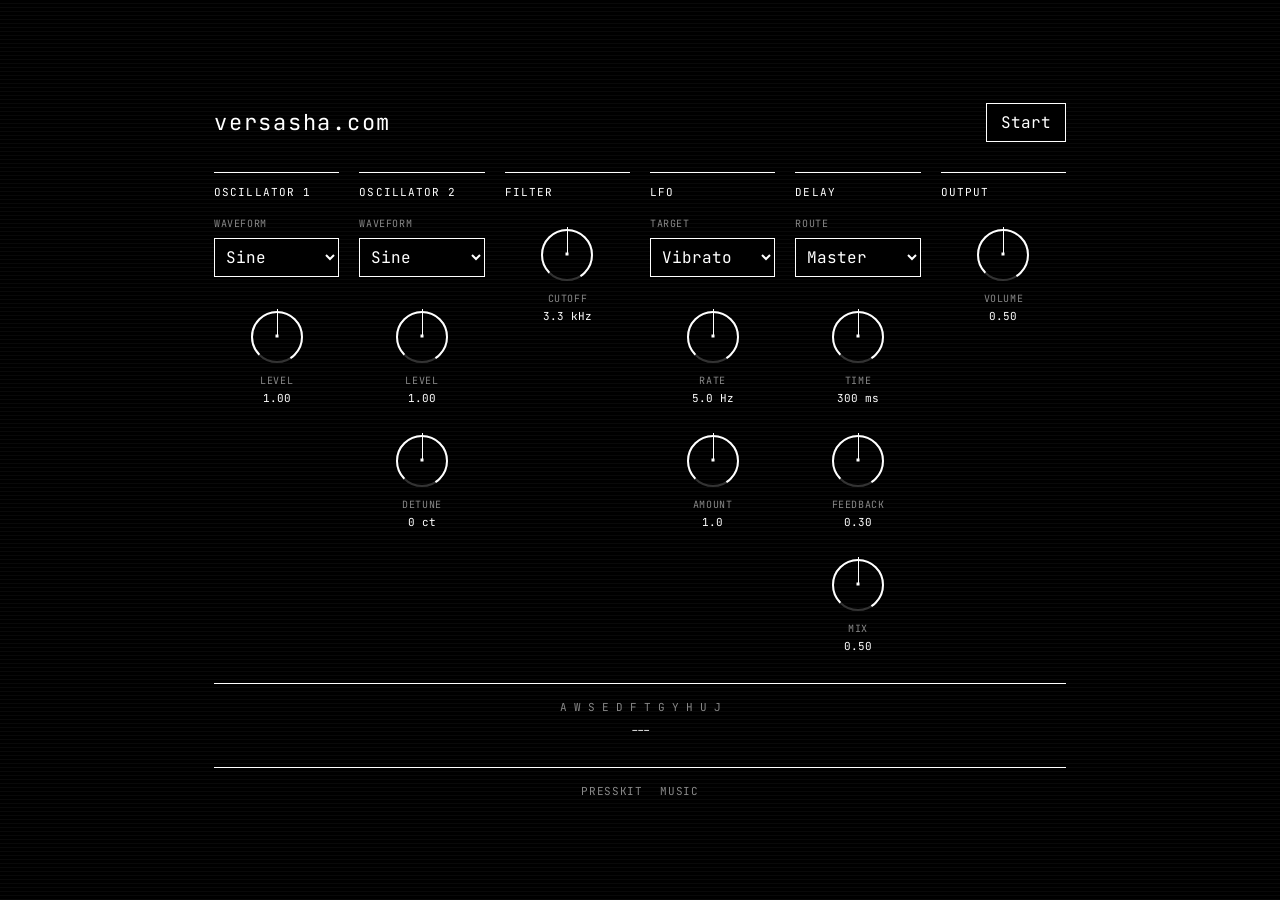
==== index.html @ 90fcb234 "presskit and music sections" ====
<!doctype html>
<html lang="en">
<head>
    <meta charset="UTF-8">

    <meta
        name="viewport"
        content="width=device-width, initial-scale=1"
    >

    <title>versasha.com</title>

    <meta
        name="description"
        content="Sasha Ruiz de Aguirre. DJ & Producer. Browser-based music tools. Presskit and music releases."
    >

    <meta property="og:type" content="website">
    <meta property="og:url" content="https://versasha.com/">
    <meta property="og:title" content="versasha.com">
    <meta
        property="og:description"
        content="Sasha Ruiz de Aguirre. DJ & Producer. Browser-based music tools. Presskit and music releases."
    >
    <meta property="og:image" content="https://versasha.com/img/og-image.jpg">
    <meta property="og:image:width" content="1200">
    <meta property="og:image:height" content="630">

    <meta name="twitter:card" content="summary_large_image">
    <meta name="twitter:title" content="versasha.com">
    <meta
        name="twitter:description"
        content="Sasha Ruiz de Aguirre. DJ & Producer. Browser-based music tools. Presskit and music releases."
    >
    <meta name="twitter:image" content="https://versasha.com/img/og-image.jpg">

    <link
        rel="preconnect"
        href="https://fonts.googleapis.com"
    >

    <link
        rel="preconnect"
        href="https://fonts.gstatic.com"
        crossorigin
    >

    <link
        href="https://fonts.googleapis.com/css2?family=JetBrains+Mono:wght@400;500&display=swap"
        rel="stylesheet"
    >

    <link
        rel="stylesheet"
        href="./css/styles.css"
    >

    <style>
        #start {
            border: 1px solid #fff;
            border-radius: 0;
            padding: 8px 14px;

            background: #000;
            color: #fff;

            cursor: pointer;
        }

        #start:hover {
            background: #fff;
            color: #000;
        }

        #start:disabled {
            cursor: default;
            opacity: 0.5;
        }

        .modules {
            display: grid;
            grid-template-columns:
                repeat(6, minmax(0, 1fr));
            gap: 20px;
        }

        .module {
            min-width: 0;

            border-top: 1px solid #fff;
            padding-top: 12px;
        }

        .module h2 {
            margin: 0 0 18px;

            font-size: 11px;
            font-weight: 400;
            letter-spacing: 0.1em;
            text-transform: uppercase;
        }

        .field {
            margin-bottom: 22px;
        }

        .field:last-child {
            margin-bottom: 0;
        }

        .field-label {
            display: block;
            margin-bottom: 8px;

            color: #888;

            font-size: 10px;
            letter-spacing: 0.06em;
            text-transform: uppercase;
        }

        select {
            width: 100%;

            border: 1px solid #fff;
            border-radius: 0;
            padding: 7px;

            background: #000;
            color: #fff;
        }

        .knob-control {
            display: flex;
            flex-direction: column;
            align-items: center;

            user-select: none;
        }

        .knob {
            position: relative;

            width: 76px;
            height: 66px;

            cursor: ns-resize;
            touch-action: none;
        }

        .knob-arc {
            position: absolute;
            inset: 0;

            width: 76px;
            height: 66px;

            overflow: visible;
            pointer-events: none;
        }

        .knob-track,
        .knob-value-arc {
            fill: none;

            stroke-width: 2;
            stroke-linecap: butt;

            transform-origin: 38px 38px;
            transform: rotate(135deg);
        }

        .knob-track {
            stroke: #333;
        }

        .knob-value-arc {
            stroke: #fff;

            stroke-dasharray: 212.06;
            stroke-dashoffset:
                calc(
                    212.06 -
                    212.06 * var(--normalized)
                );
        }

        .indicator {
            position: absolute;
            left: 50%;
            top: 10px;

            width: 1px;
            height: 28px;

            background: #fff;

            transform:
                translateX(-50%)
                rotate(
                    calc(
                        -135deg +
                        var(--normalized) * 270deg
                    )
                );

            transform-origin:
                50%
                28px;
        }

        .knob-center {
            position: absolute;

            left: 50%;
            top: 37px;

            width: 3px;
            height: 3px;

            background: #fff;

            transform: translate(-50%, -50%);
        }

        .knob input {
            position: absolute;

            width: 1px;
            height: 1px;

            opacity: 0;
            pointer-events: none;
        }

        .knob-name {
            margin-top: 9px;

            color: #888;

            font-size: 10px;
            letter-spacing: 0.06em;
            text-transform: uppercase;
        }

        .knob-value {
            margin-top: 4px;

            color: #fff;

            font-size: 11px;
        }

        .keyboard-info {
            margin-top: 30px;
            padding-top: 16px;

            border-top: 1px solid #fff;

            color: #888;

            font-size: 11px;
            text-align: center;
        }

        #note-display {
            margin-top: 9px;

            color: #fff;
        }

        .mobile-keys {
            display: none;

            position: relative;

            height: 120px;
            margin-bottom: 30px;

            border: 1px solid #fff;
        }

        .mobile-keys-white {
            display: flex;

            height: 100%;
        }

        .mobile-key {
            appearance: none;
            -webkit-appearance: none;

            border: 0;
            border-radius: 0;

            font: inherit;

            cursor: pointer;
            touch-action: none;
            user-select: none;
            -webkit-tap-highlight-color: transparent;
        }

        .mobile-key-white {
            flex: 1 0 0;

            display: flex;
            align-items: flex-end;
            justify-content: center;
            padding-bottom: 10px;

            background: #fff;
            color: #000;

            border-right: 1px solid #000;

            font-size: 11px;
            letter-spacing: 0.06em;
        }

        .mobile-key-white:last-child {
            border-right: 0;
        }

        .mobile-key-white.active {
            background: #888;
        }

        .mobile-keys-black {
            position: absolute;
            top: 0;
            left: 0;

            width: 100%;
            height: 58%;

            pointer-events: none;
        }

        .mobile-key-black {
            position: absolute;
            top: 0;

            width: calc(100% / 7 * 0.6);
            height: 100%;

            left: calc((var(--pos) + 1) * (100% / 7));
            transform: translateX(-50%);

            background: #000;
            border: 1px solid #fff;

            pointer-events: auto;
        }

        .mobile-key-black.active {
            background: #444;
        }

        @media (hover: none) and (pointer: coarse) {
            .mobile-keys {
                display: block;
            }
        }

        @media (max-width: 760px) {
            .modules {
                grid-template-columns:
                    repeat(2, minmax(0, 1fr));
            }
        }

        @media (max-width: 480px) {
            .modules {
                grid-template-columns: 1fr;
            }
        }
    </style>
</head>

<body>
    <main class="page">
        <header>
            <h1>versasha.com</h1>

            <button
                id="start"
                type="button"
            >
                Start
            </button>
        </header>

        <div
            class="mobile-keys"
            id="mobile-keys"
            role="group"
            aria-label="On-screen keyboard"
        >
            <div class="mobile-keys-white">
                <button class="mobile-key mobile-key-white" type="button" data-key="a">C</button>
                <button class="mobile-key mobile-key-white" type="button" data-key="s">D</button>
                <button class="mobile-key mobile-key-white" type="button" data-key="d">E</button>
                <button class="mobile-key mobile-key-white" type="button" data-key="f">F</button>
                <button class="mobile-key mobile-key-white" type="button" data-key="g">G</button>
                <button class="mobile-key mobile-key-white" type="button" data-key="h">A</button>
                <button class="mobile-key mobile-key-white" type="button" data-key="j">B</button>
            </div>

            <div class="mobile-keys-black">
                <button class="mobile-key mobile-key-black" type="button" data-key="w" style="--pos: 0;"></button>
                <button class="mobile-key mobile-key-black" type="button" data-key="e" style="--pos: 1;"></button>
                <button class="mobile-key mobile-key-black" type="button" data-key="t" style="--pos: 3;"></button>
                <button class="mobile-key mobile-key-black" type="button" data-key="y" style="--pos: 4;"></button>
                <button class="mobile-key mobile-key-black" type="button" data-key="u" style="--pos: 5;"></button>
            </div>
        </div>

        <div class="modules">
            <section class="module">
                <h2>Oscillator 1</h2>

                <div class="field">
                    <label
                        class="field-label"
                        for="osc1-waveform"
                    >
                        Waveform
                    </label>

                    <select id="osc1-waveform">
                        <option value="0">Sine</option>
                        <option value="1">Square</option>
                        <option value="2">Saw</option>
                        <option value="3">Triangle</option>
                    </select>
                </div>

                <div
                    class="knob-control"
                    data-knob
                    data-input="osc1-level"
                    data-output="osc1-level-value"
                >
                    <div class="knob">
                        <svg
                            class="knob-arc"
                            viewBox="0 0 76 66"
                            aria-hidden="true"
                        >
                            <circle
                                class="knob-track"
                                cx="38"
                                cy="38"
                                r="25"
                                pathLength="270"
                                stroke-dasharray="270 90"
                            ></circle>

                            <circle
                                class="knob-value-arc"
                                cx="38"
                                cy="38"
                                r="25"
                                pathLength="270"
                                stroke-dasharray="270 90"
                            ></circle>
                        </svg>

                        <div class="indicator"></div>
                        <div class="knob-center"></div>

                        <input
                            id="osc1-level"
                            type="range"
                            min="0"
                            max="1"
                            step="0.01"
                            value="1"
                        >
                    </div>

                    <div class="knob-name">
                        Level
                    </div>

                    <output
                        id="osc1-level-value"
                        class="knob-value"
                    >
                        1.00
                    </output>
                </div>
            </section>

            <section class="module">
                <h2>Oscillator 2</h2>

                <div class="field">
                    <label
                        class="field-label"
                        for="osc2-waveform"
                    >
                        Waveform
                    </label>

                    <select id="osc2-waveform">
                        <option value="0">Sine</option>
                        <option value="1">Square</option>
                        <option value="2">Saw</option>
                        <option value="3">Triangle</option>
                    </select>
                </div>

                <div
                    class="knob-control"
                    data-knob
                    data-input="osc2-level"
                    data-output="osc2-level-value"
                >
                    <div class="knob">
                        <svg
                            class="knob-arc"
                            viewBox="0 0 76 66"
                            aria-hidden="true"
                        >
                            <circle
                                class="knob-track"
                                cx="38"
                                cy="38"
                                r="25"
                                pathLength="270"
                                stroke-dasharray="270 90"
                            ></circle>

                            <circle
                                class="knob-value-arc"
                                cx="38"
                                cy="38"
                                r="25"
                                pathLength="270"
                                stroke-dasharray="270 90"
                            ></circle>
                        </svg>

                        <div class="indicator"></div>
                        <div class="knob-center"></div>

                        <input
                            id="osc2-level"
                            type="range"
                            min="0"
                            max="1"
                            step="0.01"
                            value="1"
                        >
                    </div>

                    <div class="knob-name">
                        Level
                    </div>

                    <output
                        id="osc2-level-value"
                        class="knob-value"
                    >
                        1.00
                    </output>
                </div>

                <div
                    class="knob-control"
                    data-knob
                    data-input="osc2-detune"
                    data-output="osc2-detune-value"
                    style="margin-top: 18px;"
                >
                    <div class="knob">
                        <svg
                            class="knob-arc"
                            viewBox="0 0 76 66"
                            aria-hidden="true"
                        >
                            <circle
                                class="knob-track"
                                cx="38"
                                cy="38"
                                r="25"
                                pathLength="270"
                                stroke-dasharray="270 90"
                            ></circle>

                            <circle
                                class="knob-value-arc"
                                cx="38"
                                cy="38"
                                r="25"
                                pathLength="270"
                                stroke-dasharray="270 90"
                            ></circle>
                        </svg>

                        <div class="indicator"></div>
                        <div class="knob-center"></div>

                        <input
                            id="osc2-detune"
                            type="range"
                            min="-100"
                            max="100"
                            step="1"
                            value="0"
                        >
                    </div>

                    <div class="knob-name">
                        Detune
                    </div>

                    <output
                        id="osc2-detune-value"
                        class="knob-value"
                    >
                        0 ct
                    </output>
                </div>
            </section>

            <section class="module">
                <h2>Filter</h2>

                <div
                    class="knob-control"
                    data-knob
                    data-input="filter-cutoff"
                    data-output="filter-cutoff-value"
                >
                    <div class="knob">
                        <svg
                            class="knob-arc"
                            viewBox="0 0 76 66"
                            aria-hidden="true"
                        >
                            <circle
                                class="knob-track"
                                cx="38"
                                cy="38"
                                r="25"
                                pathLength="270"
                                stroke-dasharray="270 90"
                            ></circle>

                            <circle
                                class="knob-value-arc"
                                cx="38"
                                cy="38"
                                r="25"
                                pathLength="270"
                                stroke-dasharray="270 90"
                            ></circle>
                        </svg>

                        <div class="indicator"></div>
                        <div class="knob-center"></div>

                        <input
                            id="filter-cutoff"
                            type="range"
                            min="0"
                            max="1"
                            step="0.001"
                            value="0.75"
                        >
                    </div>

                    <div class="knob-name">
                        Cutoff
                    </div>

                    <output
                        id="filter-cutoff-value"
                        class="knob-value"
                    >
                        3.3 kHz
                    </output>
                </div>
            </section>

            <section class="module">
                <h2>LFO</h2>

                <div class="field">
                    <label
                        class="field-label"
                        for="lfo-target"
                    >
                        Target
                    </label>

                    <select id="lfo-target">
                        <option value="0">Pitch</option>
                        <option value="1" selected>Vibrato</option>
                        <option value="2">Volume</option>
                        <option value="3">Filter</option>
                    </select>
                </div>

                <div
                    class="knob-control"
                    data-knob
                    data-input="lfo-frequency"
                    data-output="lfo-frequency-value"
                >
                    <div class="knob">
                        <svg
                            class="knob-arc"
                            viewBox="0 0 76 66"
                            aria-hidden="true"
                        >
                            <circle
                                class="knob-track"
                                cx="38"
                                cy="38"
                                r="25"
                                pathLength="270"
                                stroke-dasharray="270 90"
                            ></circle>

                            <circle
                                class="knob-value-arc"
                                cx="38"
                                cy="38"
                                r="25"
                                pathLength="270"
                                stroke-dasharray="270 90"
                            ></circle>
                        </svg>

                        <div class="indicator"></div>
                        <div class="knob-center"></div>

                        <input
                            id="lfo-frequency"
                            type="range"
                            min="0.1"
                            max="20"
                            step="0.1"
                            value="5"
                        >
                    </div>

                    <div class="knob-name">
                        Rate
                    </div>

                    <output
                        id="lfo-frequency-value"
                        class="knob-value"
                    >
                        5.0 Hz
                    </output>
                </div>

                <div
                    class="knob-control"
                    data-knob
                    data-input="lfo-amount"
                    data-output="lfo-amount-value"
                    style="margin-top: 18px;"
                >
                    <div class="knob">
                        <svg
                            class="knob-arc"
                            viewBox="0 0 76 66"
                            aria-hidden="true"
                        >
                            <circle
                                class="knob-track"
                                cx="38"
                                cy="38"
                                r="25"
                                pathLength="270"
                                stroke-dasharray="270 90"
                            ></circle>

                            <circle
                                class="knob-value-arc"
                                cx="38"
                                cy="38"
                                r="25"
                                pathLength="270"
                                stroke-dasharray="270 90"
                            ></circle>
                        </svg>

                        <div class="indicator"></div>
                        <div class="knob-center"></div>

                        <input
                            id="lfo-amount"
                            type="range"
                            min="0"
                            max="12"
                            step="0.1"
                            value="1"
                        >
                    </div>

                    <div class="knob-name">
                        Amount
                    </div>

                    <output
                        id="lfo-amount-value"
                        class="knob-value"
                    >
                        1.0
                    </output>
                </div>
            </section>

            <section class="module">
                <h2>Delay</h2>

                <div class="field">
                    <label
                        class="field-label"
                        for="delay-route"
                    >
                        Route
                    </label>

                    <select id="delay-route">
                        <option value="0">Osc 1</option>
                        <option value="1">Osc 2</option>
                        <option value="2" selected>Master</option>
                    </select>
                </div>

                <div
                    class="knob-control"
                    data-knob
                    data-input="delay-time"
                    data-output="delay-time-value"
                >
                    <div class="knob">
                        <svg
                            class="knob-arc"
                            viewBox="0 0 76 66"
                            aria-hidden="true"
                        >
                            <circle
                                class="knob-track"
                                cx="38"
                                cy="38"
                                r="25"
                                pathLength="270"
                                stroke-dasharray="270 90"
                            ></circle>

                            <circle
                                class="knob-value-arc"
                                cx="38"
                                cy="38"
                                r="25"
                                pathLength="270"
                                stroke-dasharray="270 90"
                            ></circle>
                        </svg>

                        <div class="indicator"></div>
                        <div class="knob-center"></div>

                        <input
                            id="delay-time"
                            type="range"
                            min="0"
                            max="2"
                            step="0.001"
                            value="0.3"
                        >
                    </div>

                    <div class="knob-name">
                        Time
                    </div>

                    <output
                        id="delay-time-value"
                        class="knob-value"
                    >
                        300 ms
                    </output>
                </div>

                <div
                    class="knob-control"
                    data-knob
                    data-input="delay-feedback"
                    data-output="delay-feedback-value"
                    style="margin-top: 18px;"
                >
                    <div class="knob">
                        <svg
                            class="knob-arc"
                            viewBox="0 0 76 66"
                            aria-hidden="true"
                        >
                            <circle
                                class="knob-track"
                                cx="38"
                                cy="38"
                                r="25"
                                pathLength="270"
                                stroke-dasharray="270 90"
                            ></circle>

                            <circle
                                class="knob-value-arc"
                                cx="38"
                                cy="38"
                                r="25"
                                pathLength="270"
                                stroke-dasharray="270 90"
                            ></circle>
                        </svg>

                        <div class="indicator"></div>
                        <div class="knob-center"></div>

                        <input
                            id="delay-feedback"
                            type="range"
                            min="0"
                            max="0.98"
                            step="0.01"
                            value="0.3"
                        >
                    </div>

                    <div class="knob-name">
                        Feedback
                    </div>

                    <output
                        id="delay-feedback-value"
                        class="knob-value"
                    >
                        0.30
                    </output>
                </div>

                <div
                    class="knob-control"
                    data-knob
                    data-input="delay-mix"
                    data-output="delay-mix-value"
                    style="margin-top: 18px;"
                >
                    <div class="knob">
                        <svg
                            class="knob-arc"
                            viewBox="0 0 76 66"
                            aria-hidden="true"
                        >
                            <circle
                                class="knob-track"
                                cx="38"
                                cy="38"
                                r="25"
                                pathLength="270"
                                stroke-dasharray="270 90"
                            ></circle>

                            <circle
                                class="knob-value-arc"
                                cx="38"
                                cy="38"
                                r="25"
                                pathLength="270"
                                stroke-dasharray="270 90"
                            ></circle>
                        </svg>

                        <div class="indicator"></div>
                        <div class="knob-center"></div>

                        <input
                            id="delay-mix"
                            type="range"
                            min="0"
                            max="1"
                            step="0.01"
                            value="0.5"
                        >
                    </div>

                    <div class="knob-name">
                        Mix
                    </div>

                    <output
                        id="delay-mix-value"
                        class="knob-value"
                    >
                        0.50
                    </output>
                </div>
            </section>

            <section class="module">
                <h2>Output</h2>

                <div
                    class="knob-control"
                    data-knob
                    data-input="master-volume"
                    data-output="master-volume-value"
                >
                    <div class="knob">
                        <svg
                            class="knob-arc"
                            viewBox="0 0 76 66"
                            aria-hidden="true"
                        >
                            <circle
                                class="knob-track"
                                cx="38"
                                cy="38"
                                r="25"
                                pathLength="270"
                                stroke-dasharray="270 90"
                            ></circle>

                            <circle
                                class="knob-value-arc"
                                cx="38"
                                cy="38"
                                r="25"
                                pathLength="270"
                                stroke-dasharray="270 90"
                            ></circle>
                        </svg>

                        <div class="indicator"></div>
                        <div class="knob-center"></div>

                        <input
                            id="master-volume"
                            type="range"
                            min="0"
                            max="1"
                            step="0.01"
                            value="0.5"
                        >
                    </div>

                    <div class="knob-name">
                        Volume
                    </div>

                    <output
                        id="master-volume-value"
                        class="knob-value"
                    >
                        0.50
                    </output>
                </div>
            </section>
        </div>

        <div class="keyboard-info">
            A W S E D F T G Y H U J

            <div id="note-display">
                ---
            </div>
        </div>

        <nav class="site-nav">
            <a href="./presskit.html">Presskit</a>
            <a href="./music.html">Music</a>
        </nav>
    </main>

    <script type="module">
        const audio =
            new AudioContext();

        const wasmResponse = await fetch(
            "./pkg/versasha_com_bg.wasm"
        );

        if (!wasmResponse.ok) {
            throw new Error(
                `Failed to fetch WASM: ${wasmResponse.status}`
            );
        }

        const wasmBytes =
            await wasmResponse.arrayBuffer();

        const wasmModule =
            await WebAssembly.compile(wasmBytes);

        await audio.audioWorklet.addModule(
            `./js/synth-worklet.js?v=${Date.now()}`
        );

        const node =
            new AudioWorkletNode(
                audio,
                "synth-processor",
                {
                    numberOfInputs: 0,
                    numberOfOutputs: 1,
                    outputChannelCount: [2],

                    processorOptions: {
                        wasmModule
                    }
                }
            );

        node.connect(audio.destination);

        node.port.onmessage = event => {
            if (
                event.data.type === "error" ||
                event.data.type === "warning"
            ) {
                console.error(
                    "[Synth worklet]",
                    event.data.message
                );
            }
        };

        const startButton =
            document.getElementById("start");

        const noteDisplay =
            document.getElementById("note-display");

        async function startAudio() {
            await audio.resume();

            startButton.disabled = true;
            startButton.textContent = "Running";
        }

        startButton.addEventListener(
            "click",
            startAudio
        );

        function send(type, value) {
            node.port.postMessage({
                type,
                value
            });
        }

        function sendNoteOn(frequency) {
            node.port.postMessage({
                type: "note-on",
                frequency
            });
        }

        function sendNoteOff(frequency) {
            node.port.postMessage({
                type: "note-off",
                frequency
            });
        }

        function clamp(value, minimum, maximum) {
            return Math.min(
                Math.max(value, minimum),
                maximum
            );
        }

        function decimalPlaces(step) {
            const text = String(step);

            return text.includes(".")
                ? text.split(".")[1].length
                : 0;
        }

        function initializeKnob({
            inputId,
            outputId,
            format,
            messageType,
            transform = value => value
        }) {
            const input =
                document.getElementById(inputId);

            const output =
                document.getElementById(outputId);

            const wrapper =
                input.closest("[data-knob]");

            const knob =
                wrapper.querySelector(".knob");

            const minimum =
                Number(input.min);

            const maximum =
                Number(input.max);

            const step =
                Number(input.step || 1);

            const precision =
                decimalPlaces(step);

            let dragging = false;
            let previousY = 0;

            function setValue(value) {
                const snapped =
                    Math.round(
                        (value - minimum) / step
                    ) * step + minimum;

                const clamped =
                    clamp(
                        snapped,
                        minimum,
                        maximum
                    );

                input.value =
                    clamped.toFixed(precision);

                const normalized =
                    (clamped - minimum) /
                    (maximum - minimum);

                wrapper.style.setProperty(
                    "--normalized",
                    normalized
                );

                output.value =
                    format(clamped);

                send(
                    messageType,
                    transform(clamped)
                );
            }

            knob.addEventListener(
                "pointerdown",
                event => {
                    dragging = true;
                    previousY = event.clientY;

                    knob.setPointerCapture(
                        event.pointerId
                    );
                }
            );

            knob.addEventListener(
                "pointermove",
                event => {
                    if (!dragging) {
                        return;
                    }

                    const delta =
                        previousY - event.clientY;

                    previousY =
                        event.clientY;

                    const range =
                        maximum - minimum;

                    const sensitivity =
                        event.shiftKey
                            ? 0.0008
                            : 0.004;

                    setValue(
                        Number(input.value) +
                        delta *
                        range *
                        sensitivity
                    );
                }
            );

            knob.addEventListener(
                "pointerup",
                event => {
                    dragging = false;

                    knob.releasePointerCapture(
                        event.pointerId
                    );
                }
            );

            knob.addEventListener(
                "pointercancel",
                () => {
                    dragging = false;
                }
            );

            knob.addEventListener(
                "wheel",
                event => {
                    event.preventDefault();

                    const direction =
                        event.deltaY > 0
                            ? -1
                            : 1;

                    const multiplier =
                        event.shiftKey
                            ? 0.1
                            : 1;

                    setValue(
                        Number(input.value) +
                        direction *
                        step *
                        multiplier
                    );
                },
                {
                    passive: false
                }
            );

            knob.addEventListener(
                "dblclick",
                () => {
                    setValue(
                        Number(input.defaultValue)
                    );
                }
            );

            setValue(
                Number(input.value)
            );
        }

        function logarithmicFrequency(
            position,
            minimum = 20,
            maximum = 18_000
        ) {
            return minimum *
                Math.pow(
                    maximum / minimum,
                    position
                );
        }

        initializeKnob({
            inputId: "osc1-level",
            outputId: "osc1-level-value",
            format: value => value.toFixed(2),
            messageType: "osc1-level"
        });

        initializeKnob({
            inputId: "osc2-level",
            outputId: "osc2-level-value",
            format: value => value.toFixed(2),
            messageType: "osc2-level"
        });

        initializeKnob({
            inputId: "osc2-detune",
            outputId: "osc2-detune-value",
            format: value =>
                `${value > 0 ? "+" : ""}${Math.round(value)} ct`,
            messageType: "osc2-detune"
        });

        initializeKnob({
            inputId: "filter-cutoff",
            outputId: "filter-cutoff-value",
            format: position => {
                const frequency =
                    logarithmicFrequency(position);

                return frequency >= 1000
                    ? `${(frequency / 1000).toFixed(1)} kHz`
                    : `${Math.round(frequency)} Hz`;
            },
            messageType: "filter-cutoff",
            transform: logarithmicFrequency
        });

        initializeKnob({
            inputId: "lfo-frequency",
            outputId: "lfo-frequency-value",
            format: value =>
                `${value.toFixed(1)} Hz`,
            messageType: "lfo-frequency"
        });

        initializeKnob({
            inputId: "lfo-amount",
            outputId: "lfo-amount-value",
            format: value =>
                value.toFixed(1),
            messageType: "lfo-amount"
        });

        initializeKnob({
            inputId: "master-volume",
            outputId: "master-volume-value",
            format: value =>
                value.toFixed(2),
            messageType: "master-volume"
        });

        initializeKnob({
            inputId: "delay-time",
            outputId: "delay-time-value",
            format: value =>
                `${Math.round(value * 1000)} ms`,
            messageType: "delay-time"
        });

        initializeKnob({
            inputId: "delay-feedback",
            outputId: "delay-feedback-value",
            format: value =>
                value.toFixed(2),
            messageType: "delay-feedback"
        });

        initializeKnob({
            inputId: "delay-mix",
            outputId: "delay-mix-value",
            format: value =>
                value.toFixed(2),
            messageType: "delay-mix"
        });

        const osc1Waveform =
            document.getElementById(
                "osc1-waveform"
            );

        const osc2Waveform =
            document.getElementById(
                "osc2-waveform"
            );

        const lfoTarget =
            document.getElementById(
                "lfo-target"
            );

        const delayRoute =
            document.getElementById(
                "delay-route"
            );

        function bindSelect(
            select,
            messageType
        ) {
            select.addEventListener(
                "change",
                () => {
                    send(
                        messageType,
                        Number(select.value)
                    );

                    select.blur();
                }
            );

            select.addEventListener(
                "pointerup",
                () => {
                    queueMicrotask(
                        () => select.blur()
                    );
                }
            );

            send(
                messageType,
                Number(select.value)
            );
        }

        bindSelect(
            osc1Waveform,
            "osc1-waveform"
        );

        bindSelect(
            osc2Waveform,
            "osc2-waveform"
        );

        bindSelect(
            lfoTarget,
            "lfo-target"
        );

        bindSelect(
            delayRoute,
            "delay-route"
        );

        const notes = {
            a: {
                frequency: 261.63,
                name: "C4"
            },

            w: {
                frequency: 277.18,
                name: "C#4"
            },

            s: {
                frequency: 293.66,
                name: "D4"
            },

            e: {
                frequency: 311.13,
                name: "D#4"
            },

            d: {
                frequency: 329.63,
                name: "E4"
            },

            f: {
                frequency: 349.23,
                name: "F4"
            },

            t: {
                frequency: 369.99,
                name: "F#4"
            },

            g: {
                frequency: 392.0,
                name: "G4"
            },

            y: {
                frequency: 415.3,
                name: "G#4"
            },

            h: {
                frequency: 440.0,
                name: "A4"
            },

            u: {
                frequency: 466.16,
                name: "A#4"
            },

            j: {
                frequency: 493.88,
                name: "B4"
            }
        };

        const heldKeys =
            new Set();

        async function pressKey(key) {
            const note = notes[key];

            if (
                !note ||
                heldKeys.has(key)
            ) {
                return;
            }

            heldKeys.add(key);

            await startAudio();

            sendNoteOn(note.frequency);

            noteDisplay.textContent =
                `${note.name} — ${note.frequency.toFixed(2)} Hz`;
        }

        function releaseKey(key) {
            const note = notes[key];

            if (
                !note ||
                !heldKeys.has(key)
            ) {
                return;
            }

            heldKeys.delete(key);

            sendNoteOff(note.frequency);

            const remaining =
                Array.from(heldKeys).at(-1);

            noteDisplay.textContent =
                remaining
                    ? `${notes[remaining].name} — ${notes[remaining].frequency.toFixed(2)} Hz`
                    : "---";
        }

        const mobileKeys =
            document.querySelectorAll(
                ".mobile-key"
            );

        for (const button of mobileKeys) {
            const key =
                button.dataset.key;

            button.addEventListener(
                "pointerdown",
                event => {
                    event.preventDefault();

                    // keep pointerup/pointercancel targeting this button even if the
                    // finger drifts off its boundary mid-hold — without capture, a
                    // stray pointerleave would cut the note early on real touch input
                    button.setPointerCapture(
                        event.pointerId
                    );

                    button.classList.add(
                        "active"
                    );

                    pressKey(key);
                }
            );

            for (const type of [
                "pointerup",
                "pointercancel"
            ]) {
                button.addEventListener(
                    type,
                    () => {
                        button.classList.remove(
                            "active"
                        );

                        releaseKey(key);
                    }
                );
            }
        }

        window.addEventListener(
            "keydown",
            event => {
                const key =
                    event.key.toLowerCase();

                if (!notes[key]) {
                    return;
                }

                event.preventDefault();
                event.stopPropagation();

                pressKey(key);
            },
            true
        );

        window.addEventListener(
            "keyup",
            event => {
                const key =
                    event.key.toLowerCase();

                if (!notes[key]) {
                    return;
                }

                event.preventDefault();
                event.stopPropagation();

                releaseKey(key);
            },
            true
        );

        window.addEventListener(
            "blur",
            () => {
                for (const key of [
                    ...heldKeys
                ]) {
                    releaseKey(key);
                }
            }
        );
    </script>
</body>
</html>
---- css/styles.css ----
* {
    box-sizing: border-box;
}

html,
body {
    min-height: 100%;
}

body {
    min-height: 100vh;
    margin: 0;
    padding: 24px;

    display: grid;
    place-items: center;

    background: #000;
    color: #fff;

    font-family:
        "JetBrains Mono",
        monospace;
}

body::before {
    content: "";

    position: fixed;
    inset: 0;

    z-index: -1;
    pointer-events: none;

    background:
        repeating-linear-gradient(
            to bottom,
            transparent 0,
            transparent 3px,
            rgba(255, 255, 255, 0.035) 3px,
            rgba(255, 255, 255, 0.035) 4px
        );
}

button,
select,
input {
    font: inherit;
}

a {
    color: inherit;
}

select:focus-visible,
button:focus-visible,
a:focus-visible {
    outline: 1px solid #fff;
    outline-offset: 3px;
}

.page {
    width: min(900px, 100%);
    padding: 24px;

    background: transparent;
}

header {
    display: flex;
    align-items: center;
    justify-content: space-between;
    gap: 20px;

    margin-bottom: 30px;
}

h1 {
    margin: 0;

    font-size: 22px;
    font-weight: 400;
    letter-spacing: 0.08em;
    text-transform: lowercase;
}

.site-nav {
    display: flex;
    justify-content: center;
    gap: 18px;

    margin-top: 30px;
    padding-top: 16px;

    border-top: 1px solid #fff;
}

.site-nav a {
    color: #888;
    text-decoration: none;

    font-size: 11px;
    letter-spacing: 0.06em;
    text-transform: uppercase;
}

.site-nav a:hover {
    color: #fff;
}

.content {
    display: flex;
    flex-direction: column;
    gap: 30px;
}

.content section {
    border-top: 1px solid #fff;
    padding-top: 16px;
}

.content h2 {
    margin: 0 0 12px;

    font-size: 11px;
    font-weight: 400;
    letter-spacing: 0.1em;
    text-transform: uppercase;
}

.content p {
    margin: 0;

    color: #888;

    font-size: 13px;
    line-height: 1.6;
}

.content p + p {
    margin-top: 12px;
}

.placeholder {
    color: #555;
    font-style: italic;
}

.carousel {
    display: flex;
    flex-direction: column;
    gap: 14px;

    max-width: 560px;
    margin: 0 auto;
}

.carousel-viewport {
    overflow: hidden;
}

.carousel-track {
    --carousel-gap: 14px;

    display: flex;
    gap: var(--carousel-gap);

    transition: transform 0.3s ease;
}

.carousel-slide {
    flex: 0 0 calc((100% - 2 * var(--carousel-gap)) / 3);
    aspect-ratio: 1 / 1;
    min-width: 0;

    border: 1px solid #fff;
}

.carousel-slide img {
    width: 100%;
    height: 100%;

    object-fit: cover;

    cursor: pointer;
}

.carousel-controls {
    display: flex;
    align-items: center;
    justify-content: center;
    gap: 16px;
}

.carousel-button {
    width: 30px;
    height: 30px;

    border: 1px solid #fff;
    background: transparent;

    color: #fff;

    font-size: 14px;
    line-height: 1;

    cursor: pointer;

    transition:
        background 0.15s ease,
        color 0.15s ease;
}

.carousel-button:hover {
    background: #fff;
    color: #000;
}

.carousel-counter {
    color: #888;

    font-size: 11px;
    letter-spacing: 0.06em;
}

.lightbox {
    max-width: min(90vw, 720px);
    max-height: 90vh;

    padding: 0;
    border: 1px solid #fff;

    background: #000;
    color: #fff;
}

.lightbox::backdrop {
    background: rgba(0, 0, 0, 0.85);
}

.lightbox-content {
    position: relative;

    display: flex;
    flex-direction: column;
    align-items: center;
    gap: 16px;

    padding: 20px;
}

.lightbox-image {
    max-width: 100%;
    max-height: 70vh;

    object-fit: contain;
}

.lightbox-close {
    position: absolute;
    top: -10px;
    right: -10px;

    width: 30px;
    height: 30px;

    border: 1px solid #fff;
    background: #000;

    color: #fff;

    font-size: 16px;
    line-height: 1;

    cursor: pointer;

    transition:
        background 0.15s ease,
        color 0.15s ease;
}

.lightbox-close:hover {
    background: #fff;
    color: #000;
}

.release {
    display: flex;
    flex-wrap: wrap;
    gap: 20px;
}

.release-cover {
    width: 160px;
    height: 160px;

    border: 1px solid #fff;

    object-fit: cover;
}

.release-info {
    display: flex;
    flex: 1 1 200px;
    min-width: 0;
    flex-direction: column;
    gap: 14px;
}

.stream-links {
    display: flex;
    flex-wrap: wrap;
    gap: 10px;
}

.content section > .stream-links {
    margin-top: 14px;
}

.stream-button {
    display: inline-flex;
    align-items: center;
    gap: 8px;

    border: 1px solid #fff;
    padding: 8px 14px;

    color: #fff;
    text-decoration: none;

    font-size: 11px;
    letter-spacing: 0.06em;
    text-transform: uppercase;

    transition:
        background 0.15s ease,
        color 0.15s ease;
}

.stream-button:hover {
    background: #fff;
    color: #000;
}

.stream-icon {
    width: 14px;
    height: 14px;
    flex-shrink: 0;

    fill: currentColor;
}

@media (max-width: 480px) {
    body {
        place-items: start center;
        padding: 12px;
    }

    .page {
        padding: 12px;
    }

    header {
        align-items: flex-start;
    }
}
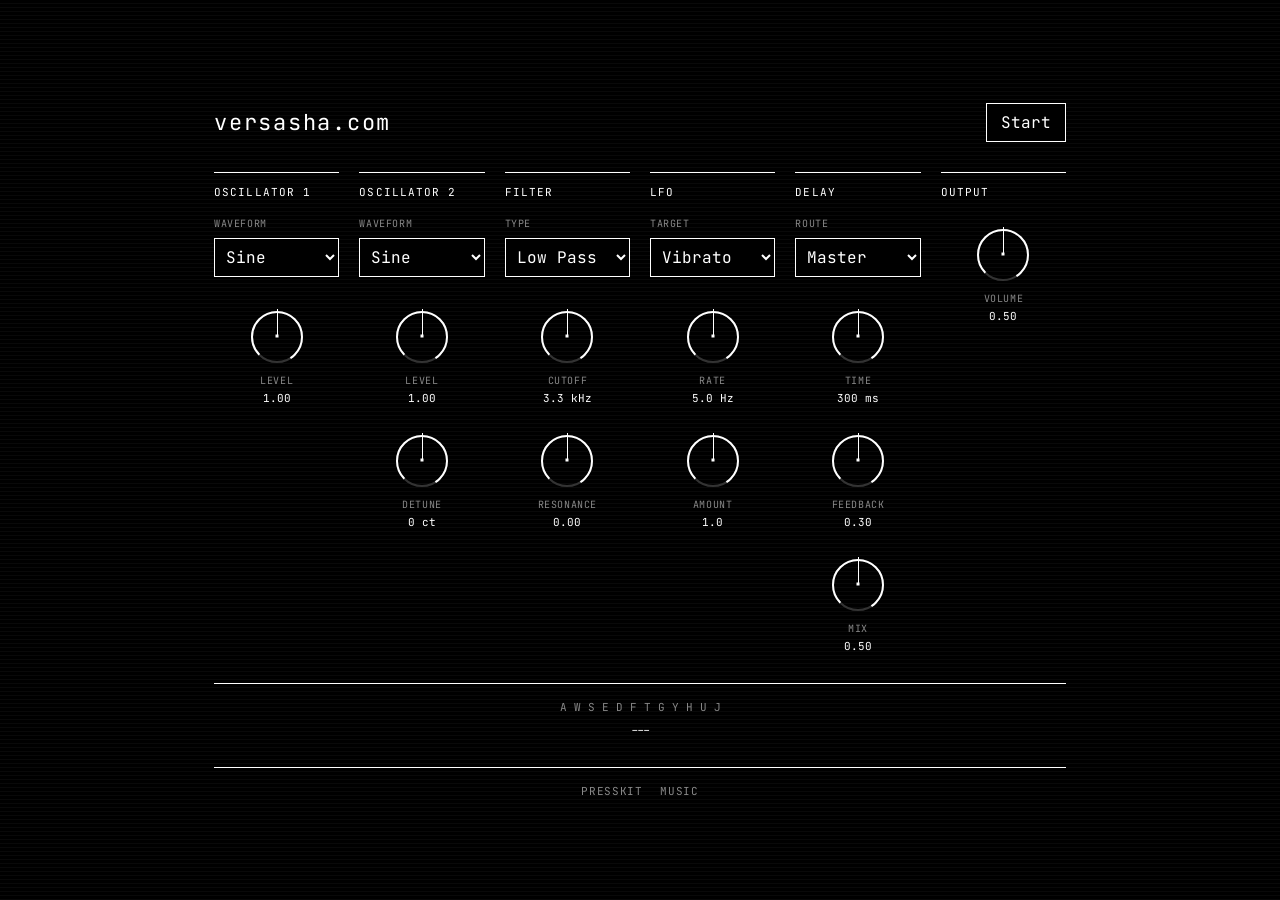
==== commit d507fe57: "filter types and resonance" ====
--- a/index.html
+++ b/index.html
@@ -629,6 +629,21 @@
             <section class="module">
                 <h2>Filter</h2>
 
+                <div class="field">
+                    <label
+                        class="field-label"
+                        for="filter-type"
+                    >
+                        Type
+                    </label>
+
+                    <select id="filter-type">
+                        <option value="0" selected>Low Pass</option>
+                        <option value="1">High Pass</option>
+                        <option value="2">Band Pass</option>
+                    </select>
+                </div>
+
                 <div
                     class="knob-control"
                     data-knob
@@ -682,6 +697,63 @@
                         class="knob-value"
                     >
                         3.3 kHz
+                    </output>
+                </div>
+
+                <div
+                    class="knob-control"
+                    data-knob
+                    data-input="filter-resonance"
+                    data-output="filter-resonance-value"
+                    style="margin-top: 18px;"
+                >
+                    <div class="knob">
+                        <svg
+                            class="knob-arc"
+                            viewBox="0 0 76 66"
+                            aria-hidden="true"
+                        >
+                            <circle
+                                class="knob-track"
+                                cx="38"
+                                cy="38"
+                                r="25"
+                                pathLength="270"
+                                stroke-dasharray="270 90"
+                            ></circle>
+
+                            <circle
+                                class="knob-value-arc"
+                                cx="38"
+                                cy="38"
+                                r="25"
+                                pathLength="270"
+                                stroke-dasharray="270 90"
+                            ></circle>
+                        </svg>
+
+                        <div class="indicator"></div>
+                        <div class="knob-center"></div>
+
+                        <input
+                            id="filter-resonance"
+                            type="range"
+                            min="0"
+                            max="1"
+                            step="0.01"
+                            value="0"
+                        >
+                    </div>
+
+                    <div class="knob-name">
+                        Resonance
+                    </div>
+
+                    <output
+                        id="filter-resonance-value"
+                        class="knob-value"
+                    >
+                        0.00
                     </output>
                 </div>
             </section>
@@ -1409,6 +1481,14 @@
         });
 
         initializeKnob({
+            inputId: "filter-resonance",
+            outputId: "filter-resonance-value",
+            format: value =>
+                value.toFixed(2),
+            messageType: "filter-resonance"
+        });
+
+        initializeKnob({
             inputId: "lfo-frequency",
             outputId: "lfo-frequency-value",
             format: value =>
@@ -1474,6 +1554,11 @@
         const delayRoute =
             document.getElementById(
                 "delay-route"
+            );
+
+        const filterType =
+            document.getElementById(
+                "filter-type"
             );
 
         function bindSelect(
@@ -1525,6 +1610,11 @@
         bindSelect(
             delayRoute,
             "delay-route"
+        );
+
+        bindSelect(
+            filterType,
+            "filter-type"
         );
 
         const notes = {
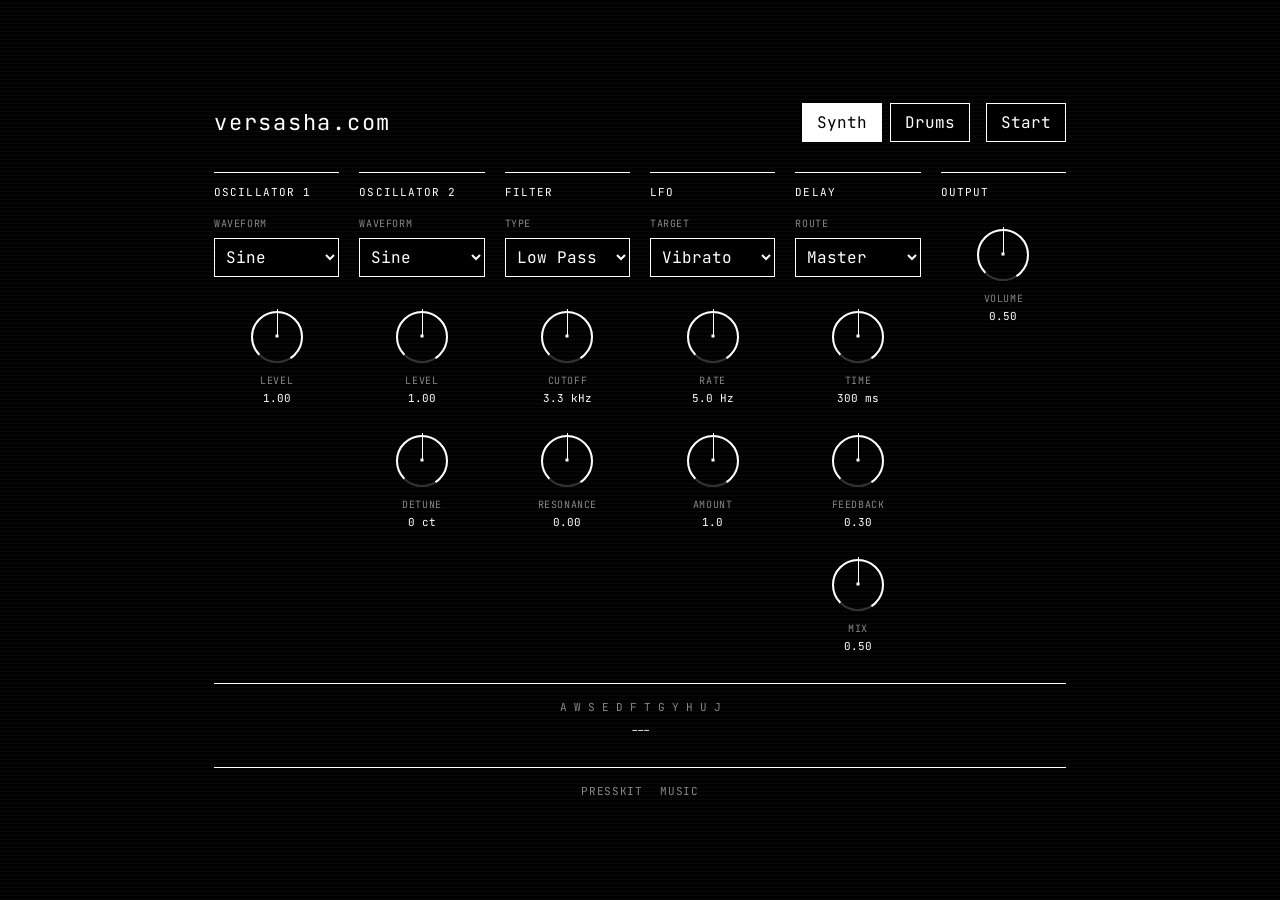
==== commit 51b9a609: "add drum machine" ====
--- a/index.html
+++ b/index.html
@@ -56,6 +56,41 @@
     >
 
     <style>
+        header {
+            display: flex;
+            flex-wrap: wrap;
+            align-items: center;
+            gap: 16px;
+        }
+
+        .engine-tabs {
+            display: flex;
+            gap: 8px;
+
+            margin-left: auto;
+        }
+
+        .engine-tab {
+            border: 1px solid #fff;
+            border-radius: 0;
+            padding: 8px 14px;
+
+            background: #000;
+            color: #fff;
+
+            cursor: pointer;
+        }
+
+        .engine-tab:hover {
+            background: #fff;
+            color: #000;
+        }
+
+        .engine-tab.active {
+            background: #fff;
+            color: #000;
+        }
+
         #start {
             border: 1px solid #fff;
             border-radius: 0;
@@ -375,6 +410,243 @@
                 grid-template-columns: 1fr;
             }
         }
+
+        .drum-status {
+            margin-bottom: 20px;
+
+            color: #888;
+
+            font-size: 11px;
+            text-transform: uppercase;
+        }
+
+        .drum-transport {
+            display: flex;
+            flex-wrap: wrap;
+            align-items: center;
+            gap: 16px;
+
+            margin-bottom: 30px;
+            padding-bottom: 20px;
+
+            border-bottom: 1px solid #fff;
+        }
+
+        .drum-transport button {
+            border: 1px solid #fff;
+            border-radius: 0;
+            padding: 8px 14px;
+
+            background: #000;
+            color: #fff;
+
+            cursor: pointer;
+        }
+
+        .drum-transport button:hover {
+            background: #fff;
+            color: #000;
+        }
+
+        .drum-transport label {
+            display: flex;
+            align-items: center;
+            gap: 8px;
+
+            color: #888;
+
+            font-size: 11px;
+            letter-spacing: 0.06em;
+            text-transform: uppercase;
+        }
+
+        .drum-transport input {
+            border: 1px solid #fff;
+            border-radius: 0;
+            padding: 6px;
+
+            background: #000;
+            color: #fff;
+
+            font: inherit;
+        }
+
+        .drum-transport input[type="number"] {
+            width: 70px;
+        }
+
+        .drum-sequencer {
+            display: flex;
+            flex-direction: column;
+            gap: 4px;
+
+            margin-bottom: 30px;
+
+            overflow-x: auto;
+        }
+
+        .drum-track-row {
+            display: flex;
+            align-items: stretch;
+            gap: 6px;
+
+            min-width: fit-content;
+        }
+
+        .drum-track-label {
+            flex: 0 0 88px;
+
+            border: 1px solid #fff;
+            border-radius: 0;
+            padding: 0 8px;
+
+            background: #000;
+            color: #fff;
+
+            font-size: 11px;
+            letter-spacing: 0.06em;
+            text-transform: uppercase;
+            text-align: left;
+
+            cursor: pointer;
+        }
+
+        .drum-track-label:hover {
+            background: #fff;
+            color: #000;
+        }
+
+        .drum-track-mute,
+        .drum-track-solo {
+            flex: 0 0 26px;
+
+            border: 1px solid #fff;
+            border-radius: 0;
+
+            background: #000;
+            color: #888;
+
+            font-size: 11px;
+
+            cursor: pointer;
+        }
+
+        .drum-track-mute.active {
+            background: #fff;
+            color: #000;
+        }
+
+        .drum-track-solo.active {
+            background: #888;
+            color: #000;
+        }
+
+        .drum-track-steps {
+            display: flex;
+            flex: 1;
+            gap: 2px;
+        }
+
+        .drum-step-cell {
+            flex: 1;
+            aspect-ratio: 1;
+            max-width: 30px;
+
+            border: 1px solid #333;
+            border-radius: 0;
+
+            background: #000;
+
+            cursor: pointer;
+        }
+
+        .drum-step-cell:nth-child(4n + 1) {
+            border-left: 1px solid #666;
+        }
+
+        .drum-step-cell.active {
+            background: #888;
+        }
+
+        .drum-step-cell.current {
+            border-color: #fff;
+        }
+
+        .drum-step-cell.active.current {
+            background: #fff;
+        }
+
+        .drum-knob-rack {
+            display: flex;
+            flex: 0 0 163px;
+            justify-content: flex-start;
+            gap: 8px;
+
+            padding-left: 10px;
+
+            border-left: 1px solid #333;
+        }
+
+        .drum-knob {
+            display: flex;
+            flex-direction: column;
+            align-items: center;
+
+            width: 32px;
+        }
+
+        .drum-knob-dial {
+            --angle: -135deg;
+
+            position: relative;
+
+            width: 26px;
+            height: 26px;
+
+            border: 1px solid #fff;
+            border-radius: 50%;
+
+            background: #000;
+
+            cursor: ns-resize;
+            touch-action: none;
+            user-select: none;
+        }
+
+        .drum-knob-dial::after {
+            content: "";
+            position: absolute;
+            top: 2px;
+            left: 50%;
+
+            width: 2px;
+            height: 9px;
+
+            background: #fff;
+
+            transform: translateX(-50%) rotate(var(--angle));
+            transform-origin: 50% 11px;
+        }
+
+        .drum-knob-dial:hover,
+        .drum-knob-dial:active {
+            border-color: #888;
+        }
+
+        .drum-knob-dial:hover::after,
+        .drum-knob-dial:active::after {
+            background: #888;
+        }
+
+        .drum-knob-label {
+            margin-top: 4px;
+
+            color: #888;
+
+            font-size: 8px;
+            letter-spacing: 0.05em;
+            text-transform: uppercase;
+        }
     </style>
 </head>
 
@@ -382,6 +654,11 @@
     <main class="page">
         <header>
             <h1>versasha.com</h1>
+
+            <nav class="engine-tabs" role="tablist">
+                <button type="button" class="engine-tab active" data-view="synth" role="tab" aria-selected="true">Synth</button>
+                <button type="button" class="engine-tab" data-view="drums" role="tab" aria-selected="false">Drums</button>
+            </nav>
 
             <button
                 id="start"
@@ -391,6 +668,7 @@
             </button>
         </header>
 
+        <div id="synth-view" class="view">
         <div
             class="mobile-keys"
             id="mobile-keys"
@@ -1148,6 +1426,31 @@
                 ---
             </div>
         </div>
+        </div>
+
+        <div id="drums-view" class="view" hidden>
+            <div id="drum-status" class="drum-status">
+                Loading samples…
+            </div>
+
+            <div class="drum-transport">
+                <button id="drum-play" type="button">Play</button>
+                <button id="drum-pause" type="button">Pause</button>
+                <button id="drum-stop" type="button">Stop</button>
+
+                <label>
+                    BPM
+                    <input id="drum-bpm" type="number" min="20" max="300" value="120">
+                </label>
+
+                <label>
+                    Master
+                    <input id="drum-master-volume" type="range" min="0" max="1" step="0.01" value="0.5">
+                </label>
+            </div>
+
+            <div class="drum-sequencer" id="drum-sequencer"></div>
+        </div>
 
         <nav class="site-nav">
             <a href="./presskit.html">Presskit</a>
@@ -1577,15 +1880,6 @@
                 }
             );
 
-            select.addEventListener(
-                "pointerup",
-                () => {
-                    queueMicrotask(
-                        () => select.blur()
-                    );
-                }
-            );
-
             send(
                 messageType,
                 Number(select.value)
@@ -1817,6 +2111,353 @@
                 }
             }
         );
+
+        // --- Drum machine (Drums tab) --------------------------------------
+        //
+        // Reuses the same AudioContext (`audio`) and already-compiled
+        // `wasmModule` from the synth setup above -- both worklet nodes end
+        // up connected to the same audio.destination, so the drum sequencer
+        // keeps playing in the background regardless of which tab is
+        // visible, and the synth can be played live right on top of it.
+
+        const DRUM_TRACKS = [
+            "Kick", "Snare", "Clap", "Rimshot",
+            "Tom Lo", "Tom Mid", "Tom Hi",
+            "Hat Cl", "Hat Op", "Crash", "Ride"
+        ];
+
+        const DRUM_STEP_COUNT = 16;
+
+        // params per track, in the order their knobs should render --
+        // mirrors DrumMachine's build_all_tracks order and SampleTrackType's
+        // supports_tune/envelope/attack/snappy gating in sample_track.rs
+        const DRUM_TRACK_PARAMS = [
+            [{ key: "level", label: "Lvl" }, { key: "tune", label: "Tune" }, { key: "attack", label: "Atk" }, { key: "decay", label: "Dcy" }],
+            [{ key: "level", label: "Lvl" }, { key: "tune", label: "Tune" }, { key: "snappy", label: "Snap" }],
+            [{ key: "level", label: "Lvl" }],
+            [{ key: "level", label: "Lvl" }],
+            [{ key: "level", label: "Lvl" }, { key: "tune", label: "Tune" }, { key: "decay", label: "Dcy" }],
+            [{ key: "level", label: "Lvl" }, { key: "tune", label: "Tune" }, { key: "decay", label: "Dcy" }],
+            [{ key: "level", label: "Lvl" }, { key: "tune", label: "Tune" }, { key: "decay", label: "Dcy" }],
+            [{ key: "level", label: "Lvl" }, { key: "decay", label: "Dcy" }],
+            [{ key: "level", label: "Lvl" }, { key: "decay", label: "Dcy" }],
+            [{ key: "level", label: "Lvl" }, { key: "tune", label: "Tune" }],
+            [{ key: "level", label: "Lvl" }, { key: "tune", label: "Tune" }]
+        ];
+
+        const drumTrackStatus = new Array(DRUM_TRACKS.length).fill(0);
+
+        const drumStatus = document.getElementById("drum-status");
+        const drumSequencerEl = document.getElementById("drum-sequencer");
+
+        async function fetchAndDecodeDrumSample(path) {
+            const response = await fetch(path);
+
+            if (!response.ok) {
+                throw new Error(`Failed to fetch ${path}: ${response.status}`);
+            }
+
+            const arrayBuffer = await response.arrayBuffer();
+            const audioBuffer = await audio.decodeAudioData(arrayBuffer);
+
+            return audioBuffer.getChannelData(0);
+        }
+
+        const DRUM_SAMPLE_FILES = {
+            kick: "./samples/kick.wav",
+            snare: "./samples/snare.wav",
+            clap: "./samples/clap.wav",
+            rimshot: "./samples/rimshot.wav",
+            tomLow: "./samples/tom-low.wav",
+            tomMid: "./samples/tom-mid.wav",
+            tomHi: "./samples/tom-hi.wav",
+            hihatClosed: "./samples/hihat-closed.wav",
+            hihatOpen: "./samples/hihat-open.wav",
+            crash: "./samples/crash.wav",
+            ride: "./samples/ride.wav"
+        };
+
+        const drumSamples = {};
+
+        for (const [key, path] of Object.entries(DRUM_SAMPLE_FILES)) {
+            drumSamples[key] = await fetchAndDecodeDrumSample(path);
+        }
+
+        drumStatus.textContent = "Loading engine…";
+
+        await audio.audioWorklet.addModule(
+            `./js/drum-worklet.js?v=${Date.now()}`
+        );
+
+        const drumNode = new AudioWorkletNode(
+            audio,
+            "drum-machine-processor",
+            {
+                numberOfInputs: 0,
+                numberOfOutputs: 1,
+                outputChannelCount: [2],
+                processorOptions: {
+                    wasmModule,
+                    samples: drumSamples
+                }
+            }
+        );
+
+        drumNode.connect(audio.destination);
+
+        drumNode.port.onmessage = event => {
+            const message = event.data;
+
+            if (message.type === "error" || message.type === "warning") {
+                console.error("[Drum machine worklet]", message.message);
+                return;
+            }
+
+            if (message.type === "step") {
+                highlightDrumStep(message.step);
+            }
+        };
+
+        drumStatus.textContent = "Ready — press Play or click a track name";
+
+        function sendDrum(type, payload = {}) {
+            drumNode.port.postMessage({ type, ...payload });
+        }
+
+        function updateDrumTrackButtons(row, trackIndex) {
+            const mute = row.querySelector(".drum-track-mute");
+            const solo = row.querySelector(".drum-track-solo");
+
+            mute.classList.toggle("active", drumTrackStatus[trackIndex] === 2);
+            solo.classList.toggle("active", drumTrackStatus[trackIndex] === 1);
+        }
+
+        const DRUM_KNOB_MIN_ANGLE = -135;
+        const DRUM_KNOB_MAX_ANGLE = 135;
+        const DRUM_KNOB_DRAG_RANGE_PX = 150;
+
+        // knobs only ever know a 0..1 position -- these ranges convert that
+        // into the physical units DrumMachine's setters expect. "level" and
+        // "snappy" are already 0..1 in the engine, so they're left out and
+        // passed straight through
+        const DRUM_PARAM_RANGES = {
+            tune: { min: -24, max: 24 }, // semitones, matches Tune::MAX_SEMITONES
+            attack: { min: 0.001, max: 0.1 }, // seconds
+            decay: { min: 0.02, max: 1.5 } // seconds
+        };
+
+        const DRUM_PARAM_MESSAGE_TYPES = {
+            level: "set-track-volume",
+            tune: "set-track-tune",
+            attack: "set-track-attack",
+            decay: "set-track-decay",
+            snappy: "set-track-snappy"
+        };
+
+        function mapDrumKnobValue(paramKey, knobValue) {
+            const range = DRUM_PARAM_RANGES[paramKey];
+            if (!range) return knobValue;
+            return range.min + knobValue * (range.max - range.min);
+        }
+
+        function formatDrumKnobValue(paramKey, physicalValue) {
+            switch (paramKey) {
+                case "tune":
+                    return `${physicalValue >= 0 ? "+" : ""}${physicalValue.toFixed(1)}st`;
+                case "attack":
+                case "decay":
+                    return `${(physicalValue * 1000).toFixed(0)}ms`;
+                default:
+                    return physicalValue.toFixed(2);
+            }
+        }
+
+        function createDrumKnob(param, initialValue, onChange) {
+            const wrapper = document.createElement("div");
+            wrapper.className = "drum-knob";
+
+            const dial = document.createElement("div");
+            dial.className = "drum-knob-dial";
+
+            const labelEl = document.createElement("div");
+            labelEl.className = "drum-knob-label";
+            labelEl.textContent = param.label;
+
+            let value = initialValue;
+
+            function applyValue(nextValue) {
+                value = Math.min(1, Math.max(0, nextValue));
+
+                const angle = DRUM_KNOB_MIN_ANGLE + value * (DRUM_KNOB_MAX_ANGLE - DRUM_KNOB_MIN_ANGLE);
+                dial.style.setProperty("--angle", `${angle}deg`);
+                dial.title = `${param.label}: ${formatDrumKnobValue(param.key, mapDrumKnobValue(param.key, value))}`;
+            }
+
+            dial.addEventListener("pointerdown", event => {
+                dial.setPointerCapture(event.pointerId);
+
+                const startY = event.clientY;
+                const startValue = value;
+
+                function handleMove(moveEvent) {
+                    const delta = (startY - moveEvent.clientY) / DRUM_KNOB_DRAG_RANGE_PX;
+                    applyValue(startValue + delta);
+                    if (onChange) onChange(value);
+                }
+
+                function handleUp() {
+                    dial.removeEventListener("pointermove", handleMove);
+                    dial.removeEventListener("pointerup", handleUp);
+                }
+
+                dial.addEventListener("pointermove", handleMove);
+                dial.addEventListener("pointerup", handleUp);
+            });
+
+            dial.addEventListener("wheel", event => {
+                event.preventDefault();
+                applyValue(value - Math.sign(event.deltaY) * 0.02);
+                if (onChange) onChange(value);
+            }, { passive: false });
+
+            dial.addEventListener("dblclick", () => {
+                applyValue(initialValue);
+                if (onChange) onChange(value);
+            });
+
+            applyValue(initialValue);
+
+            wrapper.append(dial, labelEl);
+            return wrapper;
+        }
+
+        function highlightDrumStep(currentStep) {
+            drumSequencerEl.querySelectorAll(".drum-step-cell").forEach(cell => {
+                cell.classList.toggle(
+                    "current",
+                    Number(cell.dataset.step) === currentStep
+                );
+            });
+        }
+
+        DRUM_TRACKS.forEach((label, trackIndex) => {
+            const row = document.createElement("div");
+            row.className = "drum-track-row";
+
+            const trigger = document.createElement("button");
+            trigger.type = "button";
+            trigger.className = "drum-track-label";
+            trigger.textContent = label;
+
+            trigger.addEventListener("click", async () => {
+                await startAudio();
+                sendDrum("trigger-track", { track: trackIndex });
+            });
+
+            const mute = document.createElement("button");
+            mute.type = "button";
+            mute.className = "drum-track-mute";
+            mute.textContent = "M";
+
+            mute.addEventListener("click", () => {
+                drumTrackStatus[trackIndex] = drumTrackStatus[trackIndex] === 2 ? 0 : 2;
+                updateDrumTrackButtons(row, trackIndex);
+                sendDrum("set-track-status", { track: trackIndex, value: drumTrackStatus[trackIndex] });
+            });
+
+            const solo = document.createElement("button");
+            solo.type = "button";
+            solo.className = "drum-track-solo";
+            solo.textContent = "S";
+
+            solo.addEventListener("click", () => {
+                drumTrackStatus[trackIndex] = drumTrackStatus[trackIndex] === 1 ? 0 : 1;
+                updateDrumTrackButtons(row, trackIndex);
+                sendDrum("set-track-status", { track: trackIndex, value: drumTrackStatus[trackIndex] });
+            });
+
+            const steps = document.createElement("div");
+            steps.className = "drum-track-steps";
+
+            for (let step = 0; step < DRUM_STEP_COUNT; step++) {
+                const cell = document.createElement("button");
+                cell.type = "button";
+                cell.className = "drum-step-cell";
+                cell.dataset.track = trackIndex;
+                cell.dataset.step = step;
+
+                cell.addEventListener("click", () => {
+                    const active = cell.classList.toggle("active");
+                    sendDrum("set-step", { step, track: trackIndex, active });
+                });
+
+                steps.appendChild(cell);
+            }
+
+            const knobRack = document.createElement("div");
+            knobRack.className = "drum-knob-rack";
+
+            DRUM_TRACK_PARAMS[trackIndex].forEach(param => {
+                const initialValue = param.key === "level" ? 1.0 : 0.5;
+
+                const onChange = value => {
+                    sendDrum(DRUM_PARAM_MESSAGE_TYPES[param.key], {
+                        track: trackIndex,
+                        value: mapDrumKnobValue(param.key, value)
+                    });
+                };
+
+                knobRack.appendChild(createDrumKnob(param, initialValue, onChange));
+            });
+
+            row.append(trigger, mute, solo, steps, knobRack);
+            drumSequencerEl.appendChild(row);
+        });
+
+        document.getElementById("drum-play").addEventListener("click", async () => {
+            await startAudio();
+            sendDrum("play");
+        });
+
+        document.getElementById("drum-pause").addEventListener("click", () => {
+            sendDrum("pause");
+        });
+
+        document.getElementById("drum-stop").addEventListener("click", () => {
+            sendDrum("stop");
+        });
+
+        document.getElementById("drum-bpm").addEventListener("change", event => {
+            sendDrum("set-bpm", { value: Number(event.target.value) });
+        });
+
+        document.getElementById("drum-master-volume").addEventListener("input", event => {
+            sendDrum("set-master-volume", { value: Number(event.target.value) });
+        });
+
+        // --- Tab switching (Synth / Drums) ----------------------------------
+        //
+        // Only toggles which view is visible -- both worklet nodes stay
+        // connected and processing regardless, so switching tabs never
+        // interrupts either engine's audio
+
+        const synthView = document.getElementById("synth-view");
+        const drumsView = document.getElementById("drums-view");
+        const engineTabs = document.querySelectorAll(".engine-tab");
+
+        engineTabs.forEach(tab => {
+            tab.addEventListener("click", () => {
+                const view = tab.dataset.view;
+
+                synthView.hidden = view !== "synth";
+                drumsView.hidden = view !== "drums";
+
+                engineTabs.forEach(other => {
+                    other.classList.toggle("active", other === tab);
+                    other.setAttribute("aria-selected", other === tab ? "true" : "false");
+                });
+            });
+        });
     </script>
 </body>
 </html>
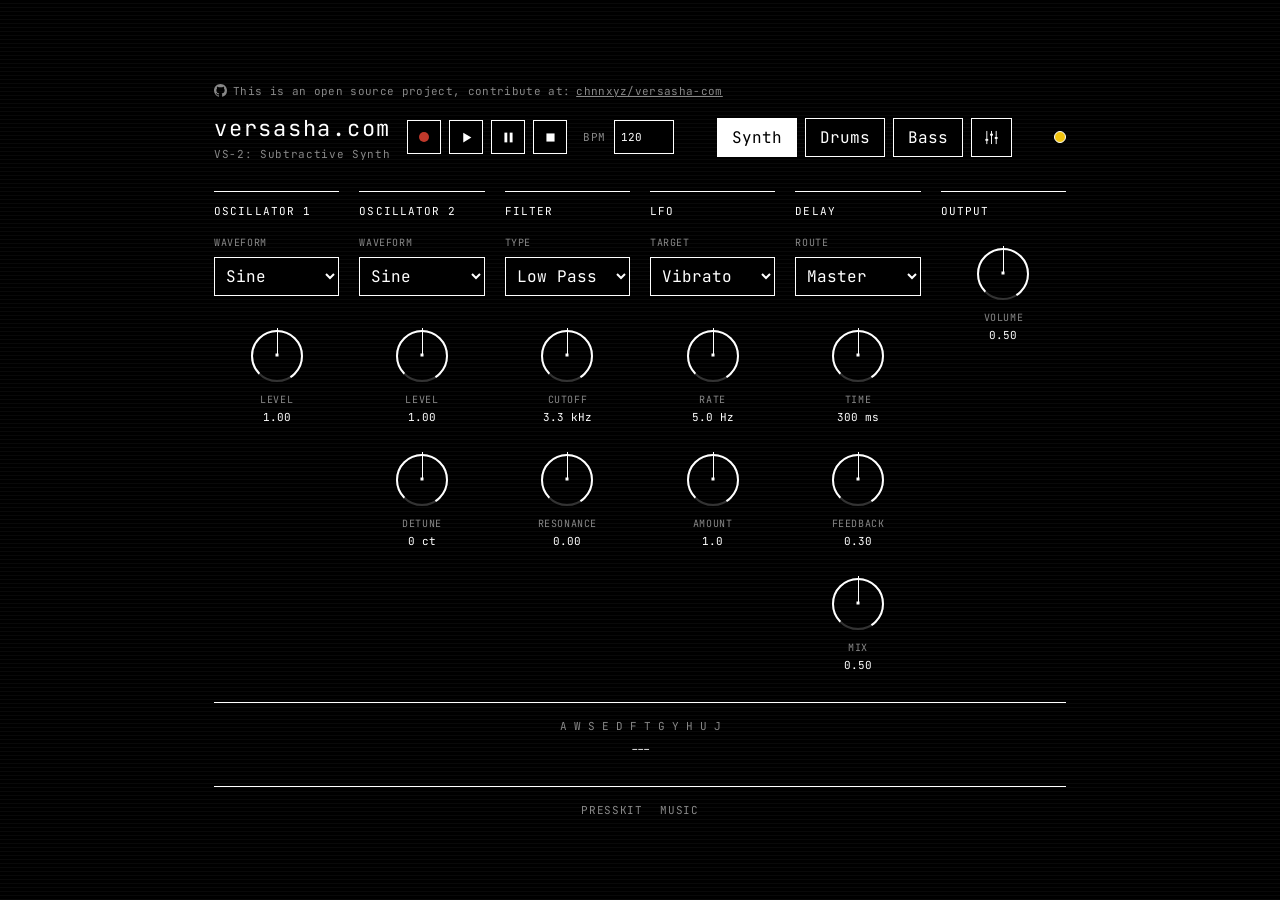
==== commit 6b25bdc6: "bass synth and mixer" ====
--- a/index.html
+++ b/index.html
@@ -91,10 +91,100 @@
             color: #000;
         }
 
+        .contribute-banner {
+            display: flex;
+            align-items: center;
+            gap: 6px;
+
+            margin-bottom: 16px;
+
+            color: #888;
+
+            font-size: 11px;
+            letter-spacing: 0.03em;
+        }
+
+        .contribute-banner .github-icon {
+            width: 13px;
+            height: 13px;
+            flex-shrink: 0;
+
+            fill: currentColor;
+        }
+
+        .contribute-banner a {
+            color: #888;
+            text-decoration: underline;
+        }
+
+        .contribute-banner a:hover {
+            color: #fff;
+        }
+
+        .brand {
+            display: flex;
+            flex-direction: column;
+            gap: 4px;
+        }
+
+        .brand h1 {
+            margin: 0;
+        }
+
+        .view-subtitle {
+            color: #888;
+
+            font-size: 11px;
+            letter-spacing: 0.06em;
+        }
+
+        /* a small status dot instead of a text button -- any real gesture
+           (a note, a transport click, a pad hit) already resumes the audio
+           context on its own, so this is just a passive readout of that
+           state, not something that needs deliberately clicking most of
+           the time */
         #start {
+            margin-left: auto;
+
+            width: 12px;
+            height: 12px;
+            padding: 0;
+
+            border: 1px solid #fff;
+            border-radius: 50%;
+
+            background: #f1c40f;
+
+            cursor: pointer;
+        }
+
+        #start:hover {
+            opacity: 0.8;
+        }
+
+        #start.running {
+            background: #2ecc71;
+        }
+
+        /* --- global transport (rec / play / pause / stop / bpm) -------- */
+
+        .transport-controls {
+            display: flex;
+            align-items: center;
+            gap: 8px;
+        }
+
+        .transport-button {
+            display: inline-flex;
+            align-items: center;
+            justify-content: center;
+
+            width: 34px;
+            height: 34px;
+
             border: 1px solid #fff;
             border-radius: 0;
-            padding: 8px 14px;
+            padding: 0;
 
             background: #000;
             color: #fff;
@@ -102,14 +192,77 @@
             cursor: pointer;
         }
 
-        #start:hover {
+        .transport-button:hover {
             background: #fff;
             color: #000;
         }
 
-        #start:disabled {
-            cursor: default;
-            opacity: 0.5;
+        .transport-button.active {
+            background: #fff;
+            color: #000;
+        }
+
+        .transport-button svg {
+            width: 13px;
+            height: 13px;
+
+            fill: currentColor;
+        }
+
+        .record-dot {
+            display: block;
+            width: 10px;
+            height: 10px;
+
+            background: #c0392b;
+            border-radius: 50%;
+        }
+
+        #record.recording .record-dot {
+            border-radius: 0;
+        }
+
+        .transport-bpm {
+            display: flex;
+            align-items: center;
+            gap: 8px;
+
+            margin-left: 8px;
+
+            color: #888;
+
+            font-size: 11px;
+            letter-spacing: 0.06em;
+            text-transform: uppercase;
+        }
+
+        .transport-bpm input {
+            width: 60px;
+            height: 34px;
+
+            border: 1px solid #fff;
+            border-radius: 0;
+            padding: 6px;
+
+            background: #000;
+            color: #fff;
+
+            font: inherit;
+        }
+
+        .engine-tab-icon {
+            display: inline-flex;
+            align-items: center;
+            justify-content: center;
+
+            padding: 8px 12px;
+        }
+
+        .engine-tab-icon svg {
+            width: 15px;
+            height: 15px;
+
+            fill: currentColor;
         }
 
         .modules {
@@ -117,6 +270,14 @@
             grid-template-columns:
                 repeat(6, minmax(0, 1fr));
             gap: 20px;
+        }
+
+        /* Bass has 5 modules (not Synth's 6) -- auto-fit + minmax
+           guarantees they all fit at any viewport width without a
+           separate set of breakpoints tuned to a different module count */
+        #bass-view .modules {
+            grid-template-columns:
+                repeat(auto-fit, minmax(140px, 1fr));
         }
 
         .module {
@@ -411,7 +572,8 @@
             }
         }
 
-        .drum-status {
+        .drum-status,
+        .bass-status {
             margin-bottom: 20px;
 
             color: #888;
@@ -420,59 +582,8 @@
             text-transform: uppercase;
         }
 
-        .drum-transport {
-            display: flex;
-            flex-wrap: wrap;
-            align-items: center;
-            gap: 16px;
-
+        .drum-master {
             margin-bottom: 30px;
-            padding-bottom: 20px;
-
-            border-bottom: 1px solid #fff;
-        }
-
-        .drum-transport button {
-            border: 1px solid #fff;
-            border-radius: 0;
-            padding: 8px 14px;
-
-            background: #000;
-            color: #fff;
-
-            cursor: pointer;
-        }
-
-        .drum-transport button:hover {
-            background: #fff;
-            color: #000;
-        }
-
-        .drum-transport label {
-            display: flex;
-            align-items: center;
-            gap: 8px;
-
-            color: #888;
-
-            font-size: 11px;
-            letter-spacing: 0.06em;
-            text-transform: uppercase;
-        }
-
-        .drum-transport input {
-            border: 1px solid #fff;
-            border-radius: 0;
-            padding: 6px;
-
-            background: #000;
-            color: #fff;
-
-            font: inherit;
-        }
-
-        .drum-transport input[type="number"] {
-            width: 70px;
         }
 
         .drum-sequencer {
@@ -532,12 +643,12 @@
         }
 
         .drum-track-mute.active {
-            background: #fff;
+            background: #a68a3a;
             color: #000;
         }
 
         .drum-track-solo.active {
-            background: #888;
+            background: #3d6d94;
             color: #000;
         }
 
@@ -647,25 +758,402 @@
             letter-spacing: 0.05em;
             text-transform: uppercase;
         }
+
+        /* --- bass (acid) step sequencer -------------------------------- */
+
+        .acid-sequencer {
+            display: flex;
+            justify-content: space-between;
+            gap: 6px;
+
+            margin-bottom: 30px;
+            padding-bottom: 20px;
+
+            overflow-x: auto;
+
+            border-bottom: 1px solid #fff;
+        }
+
+        .acid-step {
+            display: flex;
+            flex-direction: column;
+            align-items: center;
+            gap: 6px;
+
+            flex: 0 0 auto;
+        }
+
+        .acid-step-cell {
+            display: flex;
+            align-items: center;
+            justify-content: center;
+
+            width: 36px;
+            height: 36px;
+
+            border: 1px solid #333;
+            border-radius: 0;
+
+            background: #000;
+            color: #888;
+
+            font-size: 8px;
+
+            cursor: pointer;
+            user-select: none;
+        }
+
+        .acid-step-note {
+            width: 44px;
+
+            border: 1px solid #fff;
+            border-radius: 0;
+            padding: 3px 2px;
+
+            background: #000;
+            color: #fff;
+
+            font: inherit;
+            font-size: 8px;
+            text-align: center;
+            text-align-last: center;
+        }
+
+        .acid-step-cell.active {
+            background: #888;
+            color: #000;
+        }
+
+        .acid-step-cell.current {
+            border-color: #fff;
+        }
+
+        .acid-step-cell.active.current {
+            background: #fff;
+            color: #000;
+        }
+
+        .acid-step-flags {
+            display: flex;
+            width: 44px;
+            gap: 2px;
+        }
+
+        .acid-step-flag {
+            flex: 1;
+            height: 16px;
+
+            border: 1px solid #fff;
+            border-radius: 0;
+
+            background: #000;
+            color: #888;
+
+            font-size: 8px;
+            line-height: 1;
+
+            cursor: pointer;
+        }
+
+        .acid-step-flag.active {
+            background: #fff;
+            color: #000;
+        }
+
+        /* --- mixer --------------------------------------------------------
+           DJ-mixer channel-strip logic, top to bottom: High, Mid, Low,
+           Pan, VU meter + fader, Mute/Solo at the very bottom. No boxed
+           panels -- just a vertical rule between adjacent strips. */
+
+        .mixer-strips {
+            display: flex;
+            flex-wrap: wrap;
+
+            padding-top: 20px;
+
+            border-top: 1px solid #fff;
+        }
+
+        .mixer-strip {
+            display: flex;
+            flex-direction: column;
+            align-items: center;
+            gap: 10px;
+
+            /* grows to share the full row width evenly, not just as wide
+               as its own content -- shrinks no smaller than 130px before
+               .mixer-strips wraps */
+            flex: 1 1 130px;
+
+            padding: 0 16px;
+
+            border-left: 1px solid #333;
+        }
+
+        .mixer-strip:first-child {
+            padding-left: 0;
+            border-left: none;
+        }
+
+        .mixer-strip h2 {
+            margin: 0 0 6px;
+
+            font-size: 11px;
+            font-weight: 400;
+            letter-spacing: 0.1em;
+            text-transform: uppercase;
+        }
+
+        /* small knob variant for High/Mid/Low/Pan, stacked vertically --
+           transform:scale() doesn't shrink the box it's applied to, so
+           this wrapper pins an explicit height to the scaled visual size
+           instead of leaving a dead gap below each knob */
+        .mixer-knob {
+            height: 64px;
+            overflow: hidden;
+        }
+
+        .mixer-knob .knob-control {
+            transform: scale(0.6);
+            transform-origin: top center;
+        }
+
+        /* Hi/Mid/Low knobs on the left, that channel's own VU meter just
+           to their right -- align-items:stretch (the default) is what
+           actually pins the meter's height to exactly span from the top
+           of Hi to the bottom of Low, no measuring required */
+        .mixer-eq-row {
+            display: flex;
+            gap: 6px;
+        }
+
+        .mixer-eq-knobs {
+            display: flex;
+            flex-direction: column;
+        }
+
+        .mixer-buttons {
+            display: flex;
+            gap: 6px;
+
+            margin-top: 4px;
+        }
+
+        .mixer-mute,
+        .mixer-solo {
+            width: 22px;
+            height: 18px;
+
+            border: 1px solid #fff;
+            border-radius: 0;
+
+            background: #000;
+            color: #888;
+
+            font-size: 9px;
+
+            cursor: pointer;
+        }
+
+        /* muted, not neon -- same tones drum-track-mute/solo use, so a
+           mute/solo reads the same wherever it shows up in the app */
+        .mixer-mute.active {
+            background: #a68a3a;
+            color: #000;
+        }
+
+        .mixer-solo.active {
+            background: #3d6d94;
+            color: #000;
+        }
+
+        .mixer-fader-row {
+            display: flex;
+            align-items: flex-end;
+            gap: 8px;
+
+            margin-top: 4px;
+        }
+
+        /* master's own meter row -- stereo, so two bars side by side,
+           each labeled */
+        .mixer-master-meters {
+            display: flex;
+            gap: 10px;
+
+            margin-top: 4px;
+        }
+
+        .mixer-master-meter {
+            display: flex;
+            flex-direction: column;
+            align-items: center;
+            gap: 6px;
+        }
+
+        .mixer-master-meter-label {
+            color: #888;
+
+            font-size: 9px;
+            letter-spacing: 0.05em;
+        }
+
+        .mixer-fader {
+            display: flex;
+            flex-direction: column;
+            align-items: center;
+            gap: 10px;
+        }
+
+        .mixer-fader-track {
+            display: flex;
+            align-items: center;
+            justify-content: center;
+
+            width: 40px;
+            height: 120px;
+        }
+
+        .fader-input {
+            width: 110px;
+            height: 20px;
+            margin: 0;
+
+            transform: rotate(-90deg);
+
+            accent-color: #fff;
+            background: #000;
+        }
+
+        .mixer-fader-value {
+            color: #fff;
+
+            font-size: 11px;
+        }
+
+        /* --- VU meter -- a digital segmented level bar, Pioneer-style --- */
+
+        .vu-meter {
+            display: flex;
+            flex-direction: column-reverse;
+            gap: 2px;
+
+            width: 8px;
+
+            /* no explicit height -- inside .mixer-eq-row it stretches to
+               match .mixer-eq-knobs via align-items:stretch; .mixer-master-meter
+               pins an explicit height for its own stereo pair below */
+        }
+
+        .mixer-master-meter .vu-meter {
+            height: 120px;
+        }
+
+        .vu-segment {
+            flex: 1;
+            min-height: 0;
+
+            background: #1a1a1a;
+        }
+
+        .vu-segment.lit[data-color="green"] {
+            background: #2ecc71;
+        }
+
+        .vu-segment.lit[data-color="yellow"] {
+            background: #f1c40f;
+        }
+
+        .vu-segment.lit[data-color="red"] {
+            background: #e74c3c;
+        }
     </style>
 </head>
 
 <body>
     <main class="page">
+        <div class="contribute-banner">
+            <svg class="github-icon" viewBox="0 0 16 16" aria-hidden="true">
+                <path d="M8 0C3.58 0 0 3.58 0 8c0 3.54 2.29 6.53 5.47 7.59.4.07.55-.17.55-.38 0-.19-.01-.82-.01-1.49-2.01.37-2.53-.49-2.69-.94-.09-.23-.48-.94-.82-1.13-.28-.15-.68-.52-.01-.53.63-.01 1.08.58 1.23.82.72 1.21 1.87.87 2.33.66.07-.52.28-.87.51-1.07-1.78-.2-3.64-.89-3.64-3.95 0-.87.31-1.59.82-2.15-.08-.2-.36-1.02.08-2.12 0 0 .67-.21 2.2.82.64-.18 1.32-.27 2-.27.68 0 1.36.09 2 .27 1.53-1.04 2.2-.82 2.2-.82.44 1.1.16 1.92.08 2.12.51.56.82 1.27.82 2.15 0 3.07-1.87 3.75-3.65 3.95.29.25.54.73.54 1.48 0 1.07-.01 1.93-.01 2.2 0 .21.15.46.55.38A8.01 8.01 0 0 0 16 8c0-4.42-3.58-8-8-8z"></path>
+            </svg>
+            This is an open source project, contribute at:
+            <a href="https://github.com/chnnxyz/versasha-com" target="_blank" rel="noopener">chnnxyz/versasha-com</a>
+        </div>
+
         <header>
-            <h1>versasha.com</h1>
+            <div class="brand">
+                <h1>versasha.com</h1>
+                <div id="view-subtitle" class="view-subtitle">VS-2: Subtractive Synth</div>
+            </div>
+
+            <div class="transport-controls" role="group" aria-label="Transport">
+                <button
+                    id="record"
+                    type="button"
+                    class="transport-button"
+                    aria-label="Record"
+                    title="Record"
+                ><span class="record-dot"></span></button>
+
+                <button
+                    id="transport-play"
+                    type="button"
+                    class="transport-button"
+                    aria-label="Play"
+                    title="Play"
+                ><svg viewBox="0 0 16 16" aria-hidden="true"><path d="M4 2l10 6-10 6z"></path></svg></button>
+
+                <button
+                    id="transport-pause"
+                    type="button"
+                    class="transport-button"
+                    aria-label="Pause"
+                    title="Pause"
+                ><svg viewBox="0 0 16 16" aria-hidden="true"><rect x="3" y="2" width="3.5" height="12"></rect><rect x="9.5" y="2" width="3.5" height="12"></rect></svg></button>
+
+                <button
+                    id="transport-stop"
+                    type="button"
+                    class="transport-button"
+                    aria-label="Stop"
+                    title="Stop"
+                ><svg viewBox="0 0 16 16" aria-hidden="true"><rect x="3" y="3" width="10" height="10"></rect></svg></button>
+
+                <label class="transport-bpm">
+                    BPM
+                    <input id="transport-bpm" type="number" min="20" max="300" value="120">
+                </label>
+            </div>
 
             <nav class="engine-tabs" role="tablist">
                 <button type="button" class="engine-tab active" data-view="synth" role="tab" aria-selected="true">Synth</button>
                 <button type="button" class="engine-tab" data-view="drums" role="tab" aria-selected="false">Drums</button>
+                <button type="button" class="engine-tab" data-view="bass" role="tab" aria-selected="false">Bass</button>
+
+                <button
+                    type="button"
+                    class="engine-tab engine-tab-icon"
+                    data-view="mixer"
+                    role="tab"
+                    aria-selected="false"
+                    aria-label="Mixer"
+                    title="Mixer"
+                ><svg viewBox="0 0 16 16" aria-hidden="true">
+                    <line x1="3" y1="1" x2="3" y2="15" stroke="currentColor" stroke-width="1"></line>
+                    <line x1="8" y1="1" x2="8" y2="15" stroke="currentColor" stroke-width="1"></line>
+                    <line x1="13" y1="1" x2="13" y2="15" stroke="currentColor" stroke-width="1"></line>
+                    <rect x="1.5" y="9.5" width="3" height="2"></rect>
+                    <rect x="6.5" y="4" width="3" height="2"></rect>
+                    <rect x="11.5" y="7.5" width="3" height="2"></rect>
+                </svg></button>
             </nav>
 
             <button
                 id="start"
                 type="button"
-            >
-                Start
-            </button>
+                aria-label="Audio idle"
+                title="Click to start audio"
+            ></button>
         </header>
 
         <div id="synth-view" class="view">
@@ -1433,23 +1921,201 @@
                 Loading samples…
             </div>
 
-            <div class="drum-transport">
-                <button id="drum-play" type="button">Play</button>
-                <button id="drum-pause" type="button">Pause</button>
-                <button id="drum-stop" type="button">Stop</button>
-
-                <label>
-                    BPM
-                    <input id="drum-bpm" type="number" min="20" max="300" value="120">
-                </label>
-
-                <label>
-                    Master
-                    <input id="drum-master-volume" type="range" min="0" max="1" step="0.01" value="0.5">
-                </label>
+            <div class="drum-master">
+                <div class="knob-control" data-knob data-input="drum-master-volume" data-output="drum-master-volume-value">
+                    <div class="knob">
+                        <svg class="knob-arc" viewBox="0 0 76 66" aria-hidden="true">
+                            <circle class="knob-track" cx="38" cy="38" r="25" pathLength="270" stroke-dasharray="270 90"></circle>
+                            <circle class="knob-value-arc" cx="38" cy="38" r="25" pathLength="270" stroke-dasharray="270 90"></circle>
+                        </svg>
+
+                        <div class="indicator"></div>
+                        <div class="knob-center"></div>
+
+                        <input id="drum-master-volume" type="range" min="0" max="1" step="0.01" value="0.5">
+                    </div>
+
+                    <div class="knob-name">Master</div>
+                    <output id="drum-master-volume-value" class="knob-value">0.50</output>
+                </div>
             </div>
 
             <div class="drum-sequencer" id="drum-sequencer"></div>
+        </div>
+
+        <div id="bass-view" class="view" hidden>
+            <div class="acid-sequencer" id="bass-sequencer"></div>
+
+            <div class="modules">
+                <section class="module">
+                    <h2>Oscillator</h2>
+
+                    <div class="field">
+                        <label class="field-label" for="bass-waveform">Waveform</label>
+
+                        <select id="bass-waveform">
+                            <option value="2">Saw</option>
+                            <option value="1">Square</option>
+                        </select>
+                    </div>
+
+                    <div class="knob-control" data-knob data-input="bass-tuning" data-output="bass-tuning-value">
+                        <div class="knob">
+                            <svg class="knob-arc" viewBox="0 0 76 66" aria-hidden="true">
+                                <circle class="knob-track" cx="38" cy="38" r="25" pathLength="270" stroke-dasharray="270 90"></circle>
+                                <circle class="knob-value-arc" cx="38" cy="38" r="25" pathLength="270" stroke-dasharray="270 90"></circle>
+                            </svg>
+
+                            <div class="indicator"></div>
+                            <div class="knob-center"></div>
+
+                            <input id="bass-tuning" type="range" min="-24" max="24" step="1" value="0">
+                        </div>
+
+                        <div class="knob-name">Tuning</div>
+                        <output id="bass-tuning-value" class="knob-value">+0 st</output>
+                    </div>
+                </section>
+
+                <section class="module">
+                    <h2>Filter</h2>
+
+                    <div class="knob-control" data-knob data-input="bass-cutoff" data-output="bass-cutoff-value">
+                        <div class="knob">
+                            <svg class="knob-arc" viewBox="0 0 76 66" aria-hidden="true">
+                                <circle class="knob-track" cx="38" cy="38" r="25" pathLength="270" stroke-dasharray="270 90"></circle>
+                                <circle class="knob-value-arc" cx="38" cy="38" r="25" pathLength="270" stroke-dasharray="270 90"></circle>
+                            </svg>
+
+                            <div class="indicator"></div>
+                            <div class="knob-center"></div>
+
+                            <input id="bass-cutoff" type="range" min="0" max="1" step="0.001" value="0.5">
+                        </div>
+
+                        <div class="knob-name">Cutoff</div>
+                        <output id="bass-cutoff-value" class="knob-value">800 Hz</output>
+                    </div>
+
+                    <div class="knob-control" data-knob data-input="bass-resonance" data-output="bass-resonance-value">
+                        <div class="knob">
+                            <svg class="knob-arc" viewBox="0 0 76 66" aria-hidden="true">
+                                <circle class="knob-track" cx="38" cy="38" r="25" pathLength="270" stroke-dasharray="270 90"></circle>
+                                <circle class="knob-value-arc" cx="38" cy="38" r="25" pathLength="270" stroke-dasharray="270 90"></circle>
+                            </svg>
+
+                            <div class="indicator"></div>
+                            <div class="knob-center"></div>
+
+                            <input id="bass-resonance" type="range" min="0" max="1" step="0.01" value="0.3">
+                        </div>
+
+                        <div class="knob-name">Resonance</div>
+                        <output id="bass-resonance-value" class="knob-value">0.30</output>
+                    </div>
+                </section>
+
+                <section class="module">
+                    <h2>Envelope</h2>
+
+                    <div class="knob-control" data-knob data-input="bass-env-mod" data-output="bass-env-mod-value">
+                        <div class="knob">
+                            <svg class="knob-arc" viewBox="0 0 76 66" aria-hidden="true">
+                                <circle class="knob-track" cx="38" cy="38" r="25" pathLength="270" stroke-dasharray="270 90"></circle>
+                                <circle class="knob-value-arc" cx="38" cy="38" r="25" pathLength="270" stroke-dasharray="270 90"></circle>
+                            </svg>
+
+                            <div class="indicator"></div>
+                            <div class="knob-center"></div>
+
+                            <input id="bass-env-mod" type="range" min="0" max="1" step="0.01" value="0.5">
+                        </div>
+
+                        <div class="knob-name">Env Mod</div>
+                        <output id="bass-env-mod-value" class="knob-value">0.50</output>
+                    </div>
+
+                    <div class="knob-control" data-knob data-input="bass-decay" data-output="bass-decay-value">
+                        <div class="knob">
+                            <svg class="knob-arc" viewBox="0 0 76 66" aria-hidden="true">
+                                <circle class="knob-track" cx="38" cy="38" r="25" pathLength="270" stroke-dasharray="270 90"></circle>
+                                <circle class="knob-value-arc" cx="38" cy="38" r="25" pathLength="270" stroke-dasharray="270 90"></circle>
+                            </svg>
+
+                            <div class="indicator"></div>
+                            <div class="knob-center"></div>
+
+                            <input id="bass-decay" type="range" min="0.02" max="2" step="0.01" value="0.2">
+                        </div>
+
+                        <div class="knob-name">Decay</div>
+                        <output id="bass-decay-value" class="knob-value">200 ms</output>
+                    </div>
+                </section>
+
+                <section class="module">
+                    <h2>Accent / Glide</h2>
+
+                    <div class="knob-control" data-knob data-input="bass-accent-amount" data-output="bass-accent-amount-value">
+                        <div class="knob">
+                            <svg class="knob-arc" viewBox="0 0 76 66" aria-hidden="true">
+                                <circle class="knob-track" cx="38" cy="38" r="25" pathLength="270" stroke-dasharray="270 90"></circle>
+                                <circle class="knob-value-arc" cx="38" cy="38" r="25" pathLength="270" stroke-dasharray="270 90"></circle>
+                            </svg>
+
+                            <div class="indicator"></div>
+                            <div class="knob-center"></div>
+
+                            <input id="bass-accent-amount" type="range" min="0" max="1" step="0.01" value="0.5">
+                        </div>
+
+                        <div class="knob-name">Accent</div>
+                        <output id="bass-accent-amount-value" class="knob-value">0.50</output>
+                    </div>
+
+                    <div class="knob-control" data-knob data-input="bass-glide-time" data-output="bass-glide-time-value">
+                        <div class="knob">
+                            <svg class="knob-arc" viewBox="0 0 76 66" aria-hidden="true">
+                                <circle class="knob-track" cx="38" cy="38" r="25" pathLength="270" stroke-dasharray="270 90"></circle>
+                                <circle class="knob-value-arc" cx="38" cy="38" r="25" pathLength="270" stroke-dasharray="270 90"></circle>
+                            </svg>
+
+                            <div class="indicator"></div>
+                            <div class="knob-center"></div>
+
+                            <input id="bass-glide-time" type="range" min="0.01" max="1" step="0.01" value="0.06">
+                        </div>
+
+                        <div class="knob-name">Glide Time</div>
+                        <output id="bass-glide-time-value" class="knob-value">60 ms</output>
+                    </div>
+                </section>
+
+                <section class="module">
+                    <h2>Output</h2>
+
+                    <div class="knob-control" data-knob data-input="bass-master-volume" data-output="bass-master-volume-value">
+                        <div class="knob">
+                            <svg class="knob-arc" viewBox="0 0 76 66" aria-hidden="true">
+                                <circle class="knob-track" cx="38" cy="38" r="25" pathLength="270" stroke-dasharray="270 90"></circle>
+                                <circle class="knob-value-arc" cx="38" cy="38" r="25" pathLength="270" stroke-dasharray="270 90"></circle>
+                            </svg>
+
+                            <div class="indicator"></div>
+                            <div class="knob-center"></div>
+
+                            <input id="bass-master-volume" type="range" min="0" max="1" step="0.01" value="0.5">
+                        </div>
+
+                        <div class="knob-name">Master</div>
+                        <output id="bass-master-volume-value" class="knob-value">0.50</output>
+                    </div>
+                </section>
+            </div>
+        </div>
+
+        <div id="mixer-view" class="view" hidden>
+            <div class="mixer-strips" id="mixer-strips"></div>
         </div>
 
         <nav class="site-nav">
@@ -1478,38 +2144,134 @@
         const wasmModule =
             await WebAssembly.compile(wasmBytes);
 
+        // sits between the session engine and audio.destination, so
+        // recording captures whatever mix is actually playing regardless
+        // of which tab is visible
         await audio.audioWorklet.addModule(
-            `./js/synth-worklet.js?v=${Date.now()}`
+            `./js/recorder-worklet.js?v=${Date.now()}`
         );
 
-        const node =
-            new AudioWorkletNode(
-                audio,
-                "synth-processor",
-                {
-                    numberOfInputs: 0,
-                    numberOfOutputs: 1,
-                    outputChannelCount: [2],
-
-                    processorOptions: {
-                        wasmModule
-                    }
+        const recorderNode = new AudioWorkletNode(
+            audio,
+            "recorder-processor",
+            {
+                numberOfInputs: 1,
+                numberOfOutputs: 1,
+                outputChannelCount: [2]
+            }
+        );
+
+        recorderNode.connect(audio.destination);
+
+        // --- drum samples ----------------------------------------------
+        //
+        // SessionEngine's constructor needs all 11 one-shots up front (it
+        // owns the drum machine internally, unlike the old split-engine
+        // setup where the synth could start before any of this loaded) --
+        // fetched in parallel so this one-time cost stays as small as
+        // possible before anything on the page becomes interactive.
+
+        const drumStatus = document.getElementById("drum-status");
+
+        async function fetchAndDecodeDrumSample(path) {
+            const response = await fetch(path);
+
+            if (!response.ok) {
+                throw new Error(`Failed to fetch ${path}: ${response.status}`);
+            }
+
+            const arrayBuffer = await response.arrayBuffer();
+            const audioBuffer = await audio.decodeAudioData(arrayBuffer);
+
+            return audioBuffer.getChannelData(0);
+        }
+
+        const DRUM_SAMPLE_FILES = {
+            kick: "./samples/kick.wav",
+            snare: "./samples/snare.wav",
+            clap: "./samples/clap.wav",
+            rimshot: "./samples/rimshot.wav",
+            tomLow: "./samples/tom-low.wav",
+            tomMid: "./samples/tom-mid.wav",
+            tomHi: "./samples/tom-hi.wav",
+            hihatClosed: "./samples/hihat-closed.wav",
+            hihatOpen: "./samples/hihat-open.wav",
+            crash: "./samples/crash.wav",
+            ride: "./samples/ride.wav"
+        };
+
+        const drumSampleEntries = await Promise.all(
+            Object.entries(DRUM_SAMPLE_FILES).map(
+                async ([key, path]) => [key, await fetchAndDecodeDrumSample(path)]
+            )
+        );
+
+        const drumSamples = Object.fromEntries(drumSampleEntries);
+
+        drumStatus.textContent = "Loading engine…";
+
+        // --- the unified engine ------------------------------------------
+        //
+        // One SessionEngine backs every tab: drums and bass share its one
+        // Transport (so their step sequencers stay locked together), the
+        // synth plays live on top untouched by transport state, and the
+        // mixer tab reaches all three through it. 16 steps / 120 BPM here
+        // must match DrumMachine's own hardcoded 16-step/120bpm pattern
+        // Rust-side, or the shared transport and the drum machine's
+        // internal clock drift out of sync.
+
+        const NUM_STEPS = 16;
+        const VOICE_COUNT = 8;
+
+        await audio.audioWorklet.addModule(
+            `./js/session-worklet.js?v=${Date.now()}`
+        );
+
+        const sessionNode = new AudioWorkletNode(
+            audio,
+            "session-processor",
+            {
+                numberOfInputs: 0,
+                numberOfOutputs: 1,
+                outputChannelCount: [2],
+                processorOptions: {
+                    wasmModule,
+                    samples: drumSamples,
+                    numSteps: NUM_STEPS,
+                    bpm: 120,
+                    stepsPerBeat: null,
+                    voiceCount: VOICE_COUNT
                 }
-            );
-
-        node.connect(audio.destination);
-
-        node.port.onmessage = event => {
-            if (
-                event.data.type === "error" ||
-                event.data.type === "warning"
-            ) {
-                console.error(
-                    "[Synth worklet]",
-                    event.data.message
-                );
             }
-        };
+        );
+
+        sessionNode.connect(recorderNode);
+
+        // was a "Ready" message here -- nothing left to announce once the
+        // engine's up, so just clear the loading text instead
+        drumStatus.hidden = true;
+
+        function send(type, value, extra = {}) {
+            sessionNode.port.postMessage({
+                type,
+                value,
+                ...extra
+            });
+        }
+
+        function sendNoteOn(frequency) {
+            sessionNode.port.postMessage({
+                type: "note-on",
+                frequency
+            });
+        }
+
+        function sendNoteOff(frequency) {
+            sessionNode.port.postMessage({
+                type: "note-off",
+                frequency
+            });
+        }
 
         const startButton =
             document.getElementById("start");
@@ -1520,35 +2282,15 @@
         async function startAudio() {
             await audio.resume();
 
-            startButton.disabled = true;
-            startButton.textContent = "Running";
+            startButton.classList.add("running");
+            startButton.title = "Audio running";
+            startButton.setAttribute("aria-label", "Audio running");
         }
 
         startButton.addEventListener(
             "click",
             startAudio
         );
-
-        function send(type, value) {
-            node.port.postMessage({
-                type,
-                value
-            });
-        }
-
-        function sendNoteOn(frequency) {
-            node.port.postMessage({
-                type: "note-on",
-                frequency
-            });
-        }
-
-        function sendNoteOff(frequency) {
-            node.port.postMessage({
-                type: "note-off",
-                frequency
-            });
-        }
 
         function clamp(value, minimum, maximum) {
             return Math.min(
@@ -1570,7 +2312,8 @@
             outputId,
             format,
             messageType,
-            transform = value => value
+            transform = value => value,
+            extraPayload = {}
         }) {
             const input =
                 document.getElementById(inputId);
@@ -1629,7 +2372,8 @@
 
                 send(
                     messageType,
-                    transform(clamped)
+                    transform(clamped),
+                    extraPayload
                 );
             }
 
@@ -1812,7 +2556,7 @@
             outputId: "master-volume-value",
             format: value =>
                 value.toFixed(2),
-            messageType: "master-volume"
+            messageType: "synth-master-volume"
         });
 
         initializeKnob({
@@ -2114,11 +2858,10 @@
 
         // --- Drum machine (Drums tab) --------------------------------------
         //
-        // Reuses the same AudioContext (`audio`) and already-compiled
-        // `wasmModule` from the synth setup above -- both worklet nodes end
-        // up connected to the same audio.destination, so the drum sequencer
-        // keeps playing in the background regardless of which tab is
-        // visible, and the synth can be played live right on top of it.
+        // Rides sessionNode's shared Transport -- see the step/status
+        // listener set up below, right after this section, which fans
+        // playhead updates out to both the drum grid and the bass
+        // sequencer since they share one clock now.
 
         const DRUM_TRACKS = [
             "Kick", "Snare", "Clap", "Rimshot",
@@ -2126,7 +2869,7 @@
             "Hat Cl", "Hat Op", "Crash", "Ride"
         ];
 
-        const DRUM_STEP_COUNT = 16;
+        const DRUM_STEP_COUNT = NUM_STEPS;
 
         // params per track, in the order their knobs should render --
         // mirrors DrumMachine's build_all_tracks order and SampleTrackType's
@@ -2147,81 +2890,10 @@
 
         const drumTrackStatus = new Array(DRUM_TRACKS.length).fill(0);
 
-        const drumStatus = document.getElementById("drum-status");
         const drumSequencerEl = document.getElementById("drum-sequencer");
 
-        async function fetchAndDecodeDrumSample(path) {
-            const response = await fetch(path);
-
-            if (!response.ok) {
-                throw new Error(`Failed to fetch ${path}: ${response.status}`);
-            }
-
-            const arrayBuffer = await response.arrayBuffer();
-            const audioBuffer = await audio.decodeAudioData(arrayBuffer);
-
-            return audioBuffer.getChannelData(0);
-        }
-
-        const DRUM_SAMPLE_FILES = {
-            kick: "./samples/kick.wav",
-            snare: "./samples/snare.wav",
-            clap: "./samples/clap.wav",
-            rimshot: "./samples/rimshot.wav",
-            tomLow: "./samples/tom-low.wav",
-            tomMid: "./samples/tom-mid.wav",
-            tomHi: "./samples/tom-hi.wav",
-            hihatClosed: "./samples/hihat-closed.wav",
-            hihatOpen: "./samples/hihat-open.wav",
-            crash: "./samples/crash.wav",
-            ride: "./samples/ride.wav"
-        };
-
-        const drumSamples = {};
-
-        for (const [key, path] of Object.entries(DRUM_SAMPLE_FILES)) {
-            drumSamples[key] = await fetchAndDecodeDrumSample(path);
-        }
-
-        drumStatus.textContent = "Loading engine…";
-
-        await audio.audioWorklet.addModule(
-            `./js/drum-worklet.js?v=${Date.now()}`
-        );
-
-        const drumNode = new AudioWorkletNode(
-            audio,
-            "drum-machine-processor",
-            {
-                numberOfInputs: 0,
-                numberOfOutputs: 1,
-                outputChannelCount: [2],
-                processorOptions: {
-                    wasmModule,
-                    samples: drumSamples
-                }
-            }
-        );
-
-        drumNode.connect(audio.destination);
-
-        drumNode.port.onmessage = event => {
-            const message = event.data;
-
-            if (message.type === "error" || message.type === "warning") {
-                console.error("[Drum machine worklet]", message.message);
-                return;
-            }
-
-            if (message.type === "step") {
-                highlightDrumStep(message.step);
-            }
-        };
-
-        drumStatus.textContent = "Ready — press Play or click a track name";
-
         function sendDrum(type, payload = {}) {
-            drumNode.port.postMessage({ type, ...payload });
+            sessionNode.port.postMessage({ type, ...payload });
         }
 
         function updateDrumTrackButtons(row, trackIndex) {
@@ -2247,11 +2919,11 @@
         };
 
         const DRUM_PARAM_MESSAGE_TYPES = {
-            level: "set-track-volume",
-            tune: "set-track-tune",
-            attack: "set-track-attack",
-            decay: "set-track-decay",
-            snappy: "set-track-snappy"
+            level: "set-drum-track-volume",
+            tune: "set-drum-track-tune",
+            attack: "set-drum-track-attack",
+            decay: "set-drum-track-decay",
+            snappy: "set-drum-track-snappy"
         };
 
         function mapDrumKnobValue(paramKey, knobValue) {
@@ -2351,7 +3023,7 @@
 
             trigger.addEventListener("click", async () => {
                 await startAudio();
-                sendDrum("trigger-track", { track: trackIndex });
+                sendDrum("trigger-drum-track", { track: trackIndex });
             });
 
             const mute = document.createElement("button");
@@ -2362,7 +3034,7 @@
             mute.addEventListener("click", () => {
                 drumTrackStatus[trackIndex] = drumTrackStatus[trackIndex] === 2 ? 0 : 2;
                 updateDrumTrackButtons(row, trackIndex);
-                sendDrum("set-track-status", { track: trackIndex, value: drumTrackStatus[trackIndex] });
+                sendDrum("set-drum-track-status", { track: trackIndex, value: drumTrackStatus[trackIndex] });
             });
 
             const solo = document.createElement("button");
@@ -2373,7 +3045,7 @@
             solo.addEventListener("click", () => {
                 drumTrackStatus[trackIndex] = drumTrackStatus[trackIndex] === 1 ? 0 : 1;
                 updateDrumTrackButtons(row, trackIndex);
-                sendDrum("set-track-status", { track: trackIndex, value: drumTrackStatus[trackIndex] });
+                sendDrum("set-drum-track-status", { track: trackIndex, value: drumTrackStatus[trackIndex] });
             });
 
             const steps = document.createElement("div");
@@ -2388,7 +3060,7 @@
 
                 cell.addEventListener("click", () => {
                     const active = cell.classList.toggle("active");
-                    sendDrum("set-step", { step, track: trackIndex, active });
+                    sendDrum("set-drum-step", { step, track: trackIndex, active });
                 });
 
                 steps.appendChild(cell);
@@ -2414,49 +3086,704 @@
             drumSequencerEl.appendChild(row);
         });
 
-        document.getElementById("drum-play").addEventListener("click", async () => {
+        initializeKnob({
+            inputId: "drum-master-volume",
+            outputId: "drum-master-volume-value",
+            format: value => value.toFixed(2),
+            messageType: "set-drum-master-volume"
+        });
+
+        // --- Bass (Bass tab) -------------------------------------------------
+        //
+        // Rides the same shared Transport as the drum machine above (see
+        // the step/status listener right below) -- adapted from the
+        // standalone acid.html test page's UI, now wired to sessionNode
+        // instead of its own AcidSynthEngine/worklet.
+
+        const ROOT_FREQUENCY = 110.0; // A2 -- a reasonable acid bassline root
+
+        // two octaves, one below the root and one above -- a real 303's
+        // playable range is around this size before you'd reach for the
+        // instrument's own up/down transpose
+        const BASS_MIN_SEMITONE = -12;
+        const BASS_MAX_SEMITONE = 12;
+
+        // note names start at C (not A) because octave numbers increment
+        // at C in standard notation, not at the root note
+        const NOTE_NAMES = ["C", "C#", "D", "D#", "E", "F", "F#", "G", "G#", "A", "A#", "B"];
+        const ROOT_ABSOLUTE_SEMITONE = 33; // A2 == octave 2 (2*12) + index of "A" (9)
+
+        function noteFrequency(semitoneOffset) {
+            return ROOT_FREQUENCY * Math.pow(2, semitoneOffset / 12);
+        }
+
+        function noteName(semitoneOffset) {
+            const absolute = ROOT_ABSOLUTE_SEMITONE + semitoneOffset;
+            const octave = Math.floor(absolute / 12);
+            const index = ((absolute % 12) + 12) % 12;
+
+            return `${NOTE_NAMES[index]}${octave}`;
+        }
+
+        const bassSteps = Array.from({ length: NUM_STEPS }, () => ({
+            semitone: 0,
+            gate: false,
+            accent: false,
+            slide: false
+        }));
+
+        const bassSequencerEl = document.getElementById("bass-sequencer");
+
+        function sendBass(type, payload = {}) {
+            sessionNode.port.postMessage({ type, ...payload });
+        }
+
+        function highlightBassStep(currentStep) {
+            bassSequencerEl.querySelectorAll(".acid-step-cell").forEach(cell => {
+                cell.classList.toggle("current", Number(cell.dataset.step) === currentStep);
+            });
+        }
+
+        function sendBassStep(index) {
+            const step = bassSteps[index];
+
+            sendBass("set-acid-step", {
+                index,
+                note: noteFrequency(step.semitone),
+                gate: step.gate,
+                accent: step.accent,
+                slide: step.slide
+            });
+        }
+
+        bassSteps.forEach((step, index) => {
+            const wrapper = document.createElement("div");
+            wrapper.className = "acid-step";
+
+            const cell = document.createElement("button");
+            cell.type = "button";
+            cell.className = "acid-step-cell";
+            cell.dataset.step = index;
+            cell.textContent = noteName(step.semitone);
+            cell.title = "Toggle this step on/off";
+
+            cell.addEventListener("click", async () => {
+                await startAudio();
+
+                step.gate = !step.gate;
+                cell.classList.toggle("active", step.gate);
+
+                sendBassStep(index);
+            });
+
+            const noteSelect = document.createElement("select");
+            noteSelect.className = "acid-step-note";
+            noteSelect.title = "Note for this step";
+
+            for (let semitone = BASS_MIN_SEMITONE; semitone <= BASS_MAX_SEMITONE; semitone++) {
+                const option = document.createElement("option");
+                option.value = semitone;
+                option.textContent = noteName(semitone);
+
+                if (semitone === step.semitone) {
+                    option.selected = true;
+                }
+
+                noteSelect.appendChild(option);
+            }
+
+            noteSelect.addEventListener("change", async () => {
+                await startAudio();
+
+                step.semitone = Number(noteSelect.value);
+                cell.textContent = noteName(step.semitone);
+
+                sendBassStep(index);
+            });
+
+            const flags = document.createElement("div");
+            flags.className = "acid-step-flags";
+
+            const accentFlag = document.createElement("button");
+            accentFlag.type = "button";
+            accentFlag.className = "acid-step-flag";
+            accentFlag.textContent = "A";
+            accentFlag.title = "Accent";
+
+            accentFlag.addEventListener("click", () => {
+                step.accent = !step.accent;
+                accentFlag.classList.toggle("active", step.accent);
+                sendBassStep(index);
+            });
+
+            const slideFlag = document.createElement("button");
+            slideFlag.type = "button";
+            slideFlag.className = "acid-step-flag";
+            slideFlag.textContent = "S";
+            slideFlag.title = "Slide";
+
+            slideFlag.addEventListener("click", () => {
+                step.slide = !step.slide;
+                slideFlag.classList.toggle("active", step.slide);
+                sendBassStep(index);
+            });
+
+            flags.append(accentFlag, slideFlag);
+            wrapper.append(cell, noteSelect, flags);
+            bassSequencerEl.appendChild(wrapper);
+        });
+
+        initializeKnob({
+            inputId: "bass-master-volume",
+            outputId: "bass-master-volume-value",
+            format: value => value.toFixed(2),
+            messageType: "set-acid-master-volume"
+        });
+
+        document.getElementById("bass-waveform").addEventListener("change", event => {
+            sendBass("set-acid-waveform", { value: Number(event.target.value) });
+        });
+
+        initializeKnob({
+            inputId: "bass-tuning",
+            outputId: "bass-tuning-value",
+            format: value => `${value > 0 ? "+" : ""}${Math.round(value)} st`,
+            messageType: "set-acid-tuning"
+        });
+
+        initializeKnob({
+            inputId: "bass-cutoff",
+            outputId: "bass-cutoff-value",
+            format: position => {
+                const frequency = logarithmicFrequency(position, 100, 8000);
+                return frequency >= 1000 ? `${(frequency / 1000).toFixed(1)} kHz` : `${Math.round(frequency)} Hz`;
+            },
+            messageType: "set-acid-cutoff",
+            transform: position => logarithmicFrequency(position, 100, 8000)
+        });
+
+        initializeKnob({
+            inputId: "bass-resonance",
+            outputId: "bass-resonance-value",
+            format: value => value.toFixed(2),
+            messageType: "set-acid-resonance"
+        });
+
+        initializeKnob({
+            inputId: "bass-env-mod",
+            outputId: "bass-env-mod-value",
+            format: value => value.toFixed(2),
+            messageType: "set-acid-env-mod"
+        });
+
+        initializeKnob({
+            inputId: "bass-decay",
+            outputId: "bass-decay-value",
+            format: value => `${Math.round(value * 1000)} ms`,
+            messageType: "set-acid-decay"
+        });
+
+        initializeKnob({
+            inputId: "bass-accent-amount",
+            outputId: "bass-accent-amount-value",
+            format: value => value.toFixed(2),
+            messageType: "set-acid-accent-amount"
+        });
+
+        initializeKnob({
+            inputId: "bass-glide-time",
+            outputId: "bass-glide-time-value",
+            format: value => `${Math.round(value * 1000)} ms`,
+            messageType: "set-acid-glide-time"
+        });
+
+        // initial waveform push, matching bindSelect's own pattern above
+        sendBass("set-acid-waveform", { value: Number(document.getElementById("bass-waveform").value) });
+
+        // --- Mixer (Mixer tab) -----------------------------------------------
+        //
+        // DJ-mixer channel-strip logic, top to bottom: High, Mid, Low,
+        // Pan, a VU meter beside the fader, then Mute/Solo at the very
+        // bottom -- plus a Master panel with its own VU meter and volume
+        // knob. `index` mirrors Session's own DRUM_CHANNEL/ACID_CHANNEL/
+        // SYNTH_CHANNEL constants (also exported from wasm as
+        // drum_channel()/acid_channel()/synth_channel()); display order
+        // (Synth, Drums, Bass) is independent of that index order.
+
+        const MIXER_CHANNELS = [
+            { key: "synth", index: 2, label: "Synth" },
+            { key: "drum", index: 0, label: "Drums" },
+            { key: "bass", index: 1, label: "Bass" }
+        ];
+
+        const mixerStripsEl = document.getElementById("mixer-strips");
+        const mixerChannelStatus = new Array(MIXER_CHANNELS.length).fill(0);
+        const channelVuMeters = new Array(MIXER_CHANNELS.length).fill(null);
+        let masterVuMeterLeft = null;
+        let masterVuMeterRight = null;
+
+        function updateMixerButtons(index, muteEl, soloEl) {
+            muteEl.classList.toggle("active", mixerChannelStatus[index] === 2);
+            soloEl.classList.toggle("active", mixerChannelStatus[index] === 1);
+        }
+
+        // builds the same DOM shape the static synth/bass knobs use above,
+        // so initializeKnob (which looks its elements up by id) works on
+        // it unmodified
+        function buildKnobMarkup({ inputId, outputId, name, min, max, step, value }) {
+            const wrapper = document.createElement("div");
+            wrapper.className = "knob-control";
+            wrapper.setAttribute("data-knob", "");
+            wrapper.dataset.input = inputId;
+            wrapper.dataset.output = outputId;
+
+            wrapper.innerHTML = `
+                <div class="knob">
+                    <svg class="knob-arc" viewBox="0 0 76 66" aria-hidden="true">
+                        <circle class="knob-track" cx="38" cy="38" r="25" pathLength="270" stroke-dasharray="270 90"></circle>
+                        <circle class="knob-value-arc" cx="38" cy="38" r="25" pathLength="270" stroke-dasharray="270 90"></circle>
+                    </svg>
+                    <div class="indicator"></div>
+                    <div class="knob-center"></div>
+                    <input id="${inputId}" type="range" min="${min}" max="${max}" step="${step}" value="${value}">
+                </div>
+                <div class="knob-name">${name}</div>
+                <output id="${outputId}" class="knob-value"></output>
+            `;
+
+            return wrapper;
+        }
+
+        // digital segmented level bar, Pioneer-style: bottom ~2/3 green,
+        // next ~1/6 yellow, top ~1/6 red -- amplitude is mapped to dBFS
+        // (not linear) since that's what actually reads as "even" steps
+        // to the eye across a wide dynamic range
+        const VU_SEGMENT_COUNT = 12;
+        const VU_MIN_DB = -48;
+        const VU_MAX_DB = 3; // a little headroom above unity to show clipping
+
+        function peakToLitSegments(peak) {
+            const db = peak > 0 ? 20 * Math.log10(peak) : VU_MIN_DB;
+            const clamped = Math.max(VU_MIN_DB, Math.min(VU_MAX_DB, db));
+            const normalized = (clamped - VU_MIN_DB) / (VU_MAX_DB - VU_MIN_DB);
+
+            return Math.round(normalized * VU_SEGMENT_COUNT);
+        }
+
+        function vuSegmentColor(index) {
+            if (index < 8) return "green";
+            if (index < 10) return "yellow";
+            return "red";
+        }
+
+        function createVuMeter() {
+            const meter = document.createElement("div");
+            meter.className = "vu-meter";
+
+            const segments = [];
+
+            for (let i = 0; i < VU_SEGMENT_COUNT; i++) {
+                const segment = document.createElement("div");
+                segment.className = "vu-segment";
+                segment.dataset.color = vuSegmentColor(i);
+                meter.appendChild(segment);
+                segments.push(segment);
+            }
+
+            function update(peak) {
+                const lit = peakToLitSegments(peak);
+                segments.forEach((segment, index) => {
+                    segment.classList.toggle("lit", index < lit);
+                });
+            }
+
+            return { element: meter, update };
+        }
+
+        function sendMixer(type, payload = {}) {
+            sessionNode.port.postMessage({ type, ...payload });
+        }
+
+        // top to bottom on a real channel strip -- Hi first
+        const MIXER_EQ_BANDS = [
+            { key: "high", label: "Hi", messageType: "set-channel-eq-high-gain" },
+            { key: "mid", label: "Mid", messageType: "set-channel-eq-mid-gain" },
+            { key: "low", label: "Lo", messageType: "set-channel-eq-low-gain" }
+        ];
+
+        MIXER_CHANNELS.forEach(channel => {
+            const strip = document.createElement("section");
+            strip.className = "mixer-strip";
+
+            const heading = document.createElement("h2");
+            heading.textContent = channel.label;
+            strip.appendChild(heading);
+
+            // initializeKnob() looks its elements up with getElementById,
+            // which only finds nodes already attached to the live
+            // document -- so every knob here just builds its markup now
+            // and defers the actual initializeKnob() call until after
+            // this whole strip is appended to mixerStripsEl below
+            const pendingKnobs = [];
+
+            // Hi/Mid/Low on the left, this channel's own VU meter to
+            // their right -- align-items:stretch (the default) pins the
+            // meter's height to exactly span top-of-Hi to bottom-of-Low
+            const eqRow = document.createElement("div");
+            eqRow.className = "mixer-eq-row";
+
+            const eqKnobs = document.createElement("div");
+            eqKnobs.className = "mixer-eq-knobs";
+
+            MIXER_EQ_BANDS.forEach(band => {
+                const inputId = `mixer-${channel.key}-eq-${band.key}`;
+                const outputId = `${inputId}-value`;
+
+                const knobWrapper = document.createElement("div");
+                knobWrapper.className = "mixer-knob";
+                knobWrapper.appendChild(buildKnobMarkup({
+                    inputId, outputId, name: band.label,
+                    min: 0, max: 2, step: 0.01, value: 1
+                }));
+                eqKnobs.appendChild(knobWrapper);
+
+                pendingKnobs.push({
+                    inputId, outputId,
+                    format: value => value.toFixed(2),
+                    messageType: band.messageType,
+                    extraPayload: { channel: channel.index }
+                });
+            });
+
+            const vuMeter = createVuMeter();
+            channelVuMeters[channel.index] = vuMeter;
+
+            eqRow.append(eqKnobs, vuMeter.element);
+            strip.appendChild(eqRow);
+
+            const panInputId = `mixer-${channel.key}-pan`;
+            const panOutputId = `${panInputId}-value`;
+
+            const panWrapper = document.createElement("div");
+            panWrapper.className = "mixer-knob";
+            panWrapper.appendChild(buildKnobMarkup({
+                inputId: panInputId, outputId: panOutputId, name: "Pan",
+                min: -1, max: 1, step: 0.01, value: 0
+            }));
+            strip.appendChild(panWrapper);
+
+            pendingKnobs.push({
+                inputId: panInputId, outputId: panOutputId,
+                format: value => value === 0 ? "C" : `${Math.round(Math.abs(value) * 100)}${value < 0 ? "L" : "R"}`,
+                messageType: "set-channel-pan",
+                extraPayload: { channel: channel.index }
+            });
+
+            const fader = document.createElement("div");
+            fader.className = "mixer-fader";
+
+            const faderTrack = document.createElement("div");
+            faderTrack.className = "mixer-fader-track";
+
+            const faderInput = document.createElement("input");
+            faderInput.type = "range";
+            faderInput.className = "fader-input";
+            faderInput.min = "0";
+            faderInput.max = "1";
+            faderInput.step = "0.01";
+            faderInput.value = "1";
+
+            const faderValue = document.createElement("output");
+            faderValue.className = "mixer-fader-value";
+            faderValue.textContent = "1.00";
+
+            faderInput.addEventListener("input", () => {
+                const value = Number(faderInput.value);
+                faderValue.textContent = value.toFixed(2);
+                sendMixer("set-channel-volume", { channel: channel.index, value });
+            });
+
+            faderTrack.appendChild(faderInput);
+            fader.append(faderTrack, faderValue);
+
+            const faderRow = document.createElement("div");
+            faderRow.className = "mixer-fader-row";
+            faderRow.appendChild(fader);
+            strip.appendChild(faderRow);
+
+            const buttons = document.createElement("div");
+            buttons.className = "mixer-buttons";
+
+            const mute = document.createElement("button");
+            mute.type = "button";
+            mute.className = "mixer-mute";
+            mute.textContent = "M";
+
+            const solo = document.createElement("button");
+            solo.type = "button";
+            solo.className = "mixer-solo";
+            solo.textContent = "S";
+
+            mute.addEventListener("click", () => {
+                mixerChannelStatus[channel.index] = mixerChannelStatus[channel.index] === 2 ? 0 : 2;
+                updateMixerButtons(channel.index, mute, solo);
+                sendMixer("set-channel-status", { channel: channel.index, value: mixerChannelStatus[channel.index] });
+            });
+
+            solo.addEventListener("click", () => {
+                mixerChannelStatus[channel.index] = mixerChannelStatus[channel.index] === 1 ? 0 : 1;
+                updateMixerButtons(channel.index, mute, solo);
+                sendMixer("set-channel-status", { channel: channel.index, value: mixerChannelStatus[channel.index] });
+            });
+
+            buttons.append(mute, solo);
+            strip.appendChild(buttons);
+
+            mixerStripsEl.appendChild(strip);
+
+            pendingKnobs.forEach(knob => initializeKnob(knob));
+
+            sendMixer("set-channel-volume", { channel: channel.index, value: 1 });
+        });
+
+        // --- Master panel: a stereo VU meter (this is the one place in
+        // the mixer where the two sides actually need to be seen
+        // independently) + a single master volume knob. Its own height
+        // is left tall/roomy on purpose, unlike the per-channel meters --
+        // there's room here later for FX sends without cramping the meter.
+
+        const masterStrip = document.createElement("section");
+        masterStrip.className = "mixer-strip mixer-master";
+
+        const masterHeading = document.createElement("h2");
+        masterHeading.textContent = "Master";
+        masterStrip.appendChild(masterHeading);
+
+        function buildMasterMeter(label) {
+            const wrapper = document.createElement("div");
+            wrapper.className = "mixer-master-meter";
+
+            const vuMeter = createVuMeter();
+
+            const labelEl = document.createElement("div");
+            labelEl.className = "mixer-master-meter-label";
+            labelEl.textContent = label;
+
+            wrapper.append(vuMeter.element, labelEl);
+
+            return { wrapper, vuMeter };
+        }
+
+        const leftMeter = buildMasterMeter("L");
+        const rightMeter = buildMasterMeter("R");
+        masterVuMeterLeft = leftMeter.vuMeter;
+        masterVuMeterRight = rightMeter.vuMeter;
+
+        const masterMeterRow = document.createElement("div");
+        masterMeterRow.className = "mixer-master-meters";
+        masterMeterRow.append(leftMeter.wrapper, rightMeter.wrapper);
+        masterStrip.appendChild(masterMeterRow);
+
+        masterStrip.appendChild(buildKnobMarkup({
+            inputId: "mixer-master-volume", outputId: "mixer-master-volume-value", name: "Volume",
+            min: 0, max: 1, step: 0.01, value: 1
+        }));
+
+        mixerStripsEl.appendChild(masterStrip);
+
+        initializeKnob({
+            inputId: "mixer-master-volume",
+            outputId: "mixer-master-volume-value",
+            format: value => value.toFixed(2),
+            messageType: "set-mixer-master-volume"
+        });
+
+        // --- Transport (global) + step/status listener -----------------------
+        //
+        // Shared by drums and bass -- one Transport, so one listener fans
+        // playhead/status updates out to both grids and the transport icons.
+
+        sessionNode.port.onmessage = event => {
+            const message = event.data;
+
+            if (message.type === "error" || message.type === "warning") {
+                console.error("[Session worklet]", message.message);
+                return;
+            }
+
+            if (message.type === "step") {
+                highlightDrumStep(message.step);
+                highlightBassStep(message.step);
+                return;
+            }
+
+            if (message.type === "status") {
+                updateTransportButtons(message.status);
+                return;
+            }
+
+            if (message.type === "levels") {
+                message.channels.forEach((peak, index) => {
+                    channelVuMeters[index]?.update(peak);
+                });
+                masterVuMeterLeft?.update(message.masterLeft);
+                masterVuMeterRight?.update(message.masterRight);
+            }
+        };
+
+        const transportPlayButton = document.getElementById("transport-play");
+        const transportPauseButton = document.getElementById("transport-pause");
+        const transportStopButton = document.getElementById("transport-stop");
+        const transportBpmInput = document.getElementById("transport-bpm");
+
+        // 0 = Play, 1 = Pause, 2 = Stop -- matches SessionEngine::sequencer_status()
+        function updateTransportButtons(status) {
+            transportPlayButton.classList.toggle("active", status === 0);
+            transportPauseButton.classList.toggle("active", status === 1);
+            transportStopButton.classList.toggle("active", status === 2);
+        }
+
+        transportPlayButton.addEventListener("click", async () => {
             await startAudio();
-            sendDrum("play");
+            send("play");
         });
 
-        document.getElementById("drum-pause").addEventListener("click", () => {
-            sendDrum("pause");
+        transportPauseButton.addEventListener("click", () => {
+            send("pause");
         });
 
-        document.getElementById("drum-stop").addEventListener("click", () => {
-            sendDrum("stop");
+        transportStopButton.addEventListener("click", () => {
+            send("stop");
         });
 
-        document.getElementById("drum-bpm").addEventListener("change", event => {
-            sendDrum("set-bpm", { value: Number(event.target.value) });
+        transportBpmInput.addEventListener("change", event => {
+            send("set-bpm", Number(event.target.value));
         });
 
-        document.getElementById("drum-master-volume").addEventListener("input", event => {
-            sendDrum("set-master-volume", { value: Number(event.target.value) });
-        });
-
-        // --- Tab switching (Synth / Drums) ----------------------------------
+        updateTransportButtons(2); // Stop, matching Transport::new's own default
+
+        // --- Tab switching (Synth / Drums / Bass / Mixer) ---------------------
         //
-        // Only toggles which view is visible -- both worklet nodes stay
+        // Only toggles which view is visible -- the one sessionNode stays
         // connected and processing regardless, so switching tabs never
-        // interrupts either engine's audio
-
-        const synthView = document.getElementById("synth-view");
-        const drumsView = document.getElementById("drums-view");
+        // interrupts anything
+
+        const VIEWS = ["synth", "drums", "bass", "mixer"];
+        const viewElements = Object.fromEntries(
+            VIEWS.map(view => [view, document.getElementById(`${view}-view`)])
+        );
         const engineTabs = document.querySelectorAll(".engine-tab");
+
+        const VIEW_SUBTITLES = {
+            synth: "VS-2: Subtractive Synth",
+            drums: "VS-909: Rhythm Composer",
+            bass: "VS-303: Bassline Sequencer",
+            mixer: "VSM-900: Multi-Channel Mixer"
+        };
+
+        const viewSubtitleEl = document.getElementById("view-subtitle");
 
         engineTabs.forEach(tab => {
             tab.addEventListener("click", () => {
                 const view = tab.dataset.view;
 
-                synthView.hidden = view !== "synth";
-                drumsView.hidden = view !== "drums";
+                VIEWS.forEach(candidate => {
+                    viewElements[candidate].hidden = candidate !== view;
+                });
 
                 engineTabs.forEach(other => {
                     other.classList.toggle("active", other === tab);
                     other.setAttribute("aria-selected", other === tab ? "true" : "false");
                 });
+
+                viewSubtitleEl.textContent = VIEW_SUBTITLES[view];
             });
+        });
+
+        // --- Recording -------------------------------------------------
+        //
+        // Captures sessionNode's single mixed-down output through
+        // recorderNode -- synth, drums, and bass all at once, whatever
+        // the mixer's own mute/solo/volume/pan settings resolve to,
+        // regardless of which tab is active.
+
+        function encodeWav(channelBuffers, sampleRate) {
+            const numChannels = channelBuffers.length;
+            const numFrames = numChannels > 0 ? channelBuffers[0].length : 0;
+            const bytesPerSample = 2; // 16-bit PCM
+            const blockAlign = numChannels * bytesPerSample;
+            const dataSize = numFrames * blockAlign;
+
+            const buffer = new ArrayBuffer(44 + dataSize);
+            const view = new DataView(buffer);
+
+            function writeString(offset, text) {
+                for (let i = 0; i < text.length; i++) {
+                    view.setUint8(offset + i, text.charCodeAt(i));
+                }
+            }
+
+            writeString(0, "RIFF");
+            view.setUint32(4, 36 + dataSize, true);
+            writeString(8, "WAVE");
+            writeString(12, "fmt ");
+            view.setUint32(16, 16, true); // fmt chunk size
+            view.setUint16(20, 1, true); // PCM
+            view.setUint16(22, numChannels, true);
+            view.setUint32(24, sampleRate, true);
+            view.setUint32(28, sampleRate * blockAlign, true); // byte rate
+            view.setUint16(32, blockAlign, true);
+            view.setUint16(34, bytesPerSample * 8, true); // bits per sample
+            writeString(36, "data");
+            view.setUint32(40, dataSize, true);
+
+            let offset = 44;
+            for (let frame = 0; frame < numFrames; frame++) {
+                for (let channel = 0; channel < numChannels; channel++) {
+                    const sample = Math.max(-1, Math.min(1, channelBuffers[channel][frame]));
+                    view.setInt16(offset, sample < 0 ? sample * 0x8000 : sample * 0x7fff, true);
+                    offset += 2;
+                }
+            }
+
+            return new Blob([buffer], { type: "audio/wav" });
+        }
+
+        function downloadBlob(blob, filename) {
+            const url = URL.createObjectURL(blob);
+            const link = document.createElement("a");
+            link.href = url;
+            link.download = filename;
+            document.body.appendChild(link);
+            link.click();
+            link.remove();
+            URL.revokeObjectURL(url);
+        }
+
+        const recordButton = document.getElementById("record");
+        let isRecording = false;
+
+        recorderNode.port.onmessage = event => {
+            const message = event.data;
+
+            if (message.type !== "recording") return;
+
+            if (message.channels.length === 0) return;
+
+            const blob = encodeWav(message.channels, audio.sampleRate);
+            downloadBlob(blob, `versasha-recording-${Date.now()}.wav`);
+        };
+
+        recordButton.addEventListener("click", async () => {
+            await startAudio();
+
+            isRecording = !isRecording;
+
+            recordButton.classList.toggle("recording", isRecording);
+            recordButton.title = isRecording ? "Stop Recording" : "Record";
+            recordButton.setAttribute("aria-label", recordButton.title);
+
+            recorderNode.port.postMessage({ type: isRecording ? "start" : "stop" });
         });
     </script>
 </body>
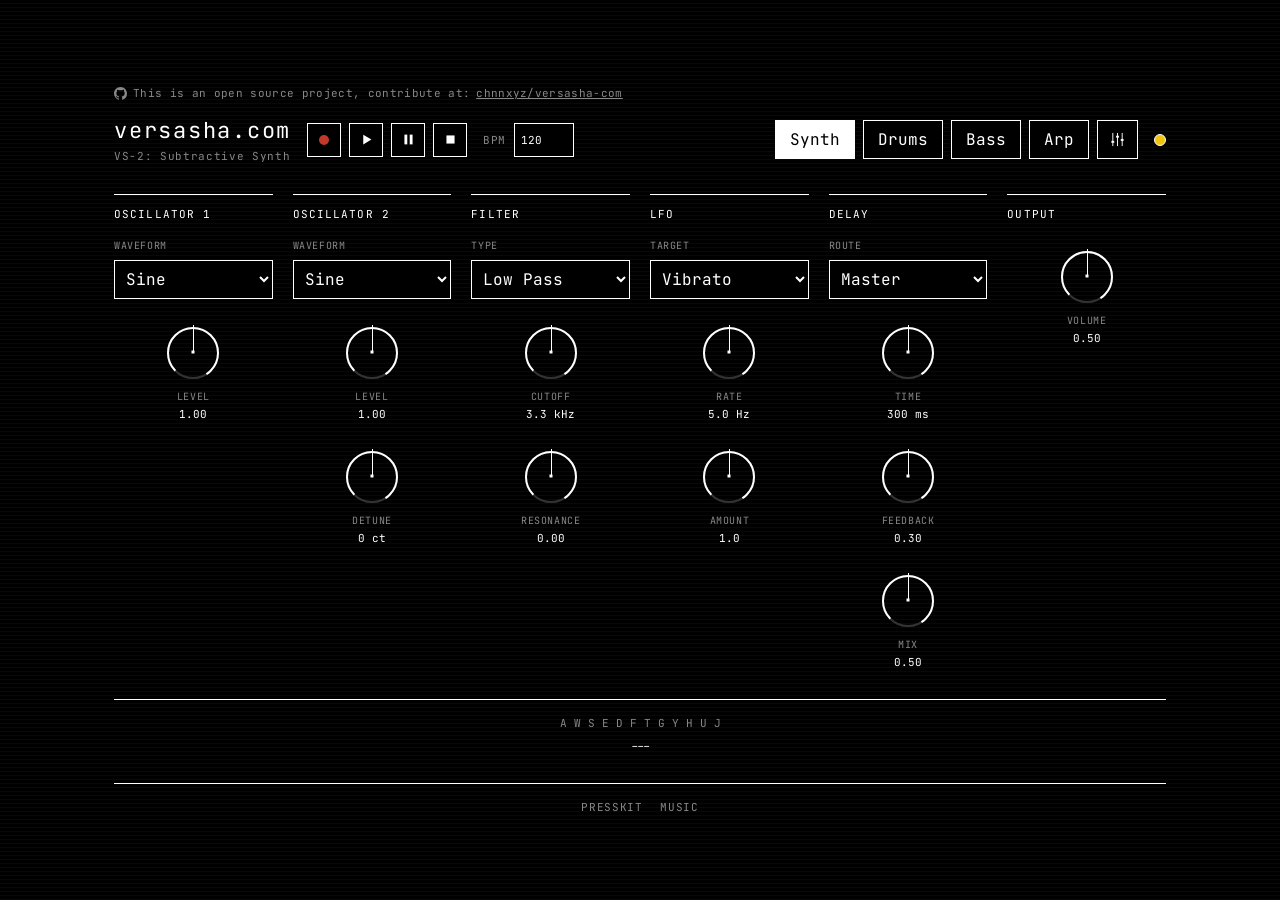
==== commit c32f07e9: "v1.0.0" ====
--- a/index.html
+++ b/index.html
@@ -56,6 +56,13 @@
     >
 
     <style>
+        /* wider than css/styles.css's shared .page (900px) -- this page
+           alone holds the instrument tabs/mixer strips, which need more
+           room than the other, simpler pages sharing that stylesheet */
+        main.page {
+            width: min(1100px, 100%);
+        }
+
         header {
             display: flex;
             flex-wrap: wrap;
@@ -144,8 +151,6 @@
            state, not something that needs deliberately clicking most of
            the time */
         #start {
-            margin-left: auto;
-
             width: 12px;
             height: 12px;
             padding: 0;
@@ -263,6 +268,26 @@
             height: 15px;
 
             fill: currentColor;
+        }
+
+        /* every view shares one height on desktop, so switching tabs
+           never resizes the page (and never moves the header above it) --
+           each view's own content, which naturally varies in height, is
+           centered within that shared canvas instead of pinned to the
+           top. 700px comfortably fits a normal desktop browser viewport
+           without the page itself ever needing to scroll. */
+        @media (min-width: 761px) {
+            /* :not([hidden]) matters here -- plain .view{display:flex}
+               would override the [hidden] attribute's own display:none
+               (author CSS always wins over the UA stylesheet regardless
+               of specificity), making every view render at once */
+            .view:not([hidden]) {
+                display: flex;
+                flex-direction: column;
+                justify-content: center;
+
+                min-height: 560px;
+            }
         }
 
         .modules {
@@ -297,7 +322,7 @@
         }
 
         .field {
-            margin-bottom: 22px;
+            margin-bottom: 16px;
         }
 
         .field:last-child {
@@ -574,7 +599,7 @@
 
         .drum-status,
         .bass-status {
-            margin-bottom: 20px;
+            margin-bottom: 14px;
 
             color: #888;
 
@@ -582,8 +607,13 @@
             text-transform: uppercase;
         }
 
-        .drum-master {
-            margin-bottom: 30px;
+        /* master's own knob sits in a column to the right of the whole
+           sequencer, vertically centered against its full height --
+           spanning every row rather than repeating per row */
+        .drum-sequencer-row {
+            display: flex;
+
+            margin-bottom: 18px;
         }
 
         .drum-sequencer {
@@ -591,9 +621,21 @@
             flex-direction: column;
             gap: 4px;
 
-            margin-bottom: 30px;
+            flex: 1;
+            min-width: 0;
 
             overflow-x: auto;
+        }
+
+        .drum-master-column {
+            display: flex;
+            align-items: center;
+            justify-content: center;
+
+            flex: 0 0 auto;
+            padding-left: 24px;
+
+            border-left: 1px solid #333;
         }
 
         .drum-track-row {
@@ -860,6 +902,121 @@
             color: #000;
         }
 
+        /* --- arp piano roll ---------------------------------------------
+           16 step columns (shared with drums/bass), a row of pitches
+           running high to low. Step headers are just column labels/
+           playhead indicators (no active/inactive toggle -- a step
+           with notes drawn into it is what plays, an empty step is a
+           no-op); each cell in the grid below toggles one note on/off
+           for that step's chord. */
+
+        .arp-editor {
+            margin-bottom: 18px;
+
+            overflow-x: auto;
+        }
+
+        .arp-step-row,
+        .arp-piano-row {
+            display: flex;
+            gap: 2px;
+
+            margin-bottom: 2px;
+        }
+
+        .arp-piano-label-spacer,
+        .arp-piano-label {
+            flex: 0 0 40px;
+        }
+
+        .arp-piano-label {
+            display: flex;
+            align-items: center;
+            justify-content: flex-end;
+            padding-right: 6px;
+
+            color: #888;
+
+            font-size: 8px;
+        }
+
+        .arp-step-headers,
+        .arp-piano-cells {
+            display: flex;
+            flex: 1;
+            gap: 2px;
+        }
+
+        .arp-step-header,
+        .arp-piano-cell {
+            flex: 1;
+            min-width: 20px;
+
+            border: 1px solid #222;
+            border-radius: 0;
+
+            background: #000;
+        }
+
+        .arp-step-header {
+            display: flex;
+            align-items: center;
+            justify-content: center;
+
+            height: 22px;
+
+            color: #888;
+
+            font-size: 9px;
+        }
+
+        .arp-step-header.current {
+            border-color: #fff;
+            color: #fff;
+        }
+
+        .arp-piano-cell {
+            height: 13px;
+
+            cursor: pointer;
+        }
+
+        .arp-piano-cell.active {
+            background: #888;
+        }
+
+        .arp-piano-cell.current {
+            border-color: #666;
+        }
+
+        .arp-piano-cell.active.current {
+            background: #fff;
+        }
+
+        .arp-piano-roll {
+            display: flex;
+            flex-direction: column;
+            gap: 1px;
+
+            /* the 25 rows' natural height (25 * 13px + gaps =~ 349px)
+               fits without scrolling now that the modules row below is
+               spread across more, shorter columns instead of two tall
+               ones -- overflow-y stays as a safety net, not a deliberate
+               cap, in case a future addition grows this again */
+            max-height: 360px;
+            margin-bottom: 18px;
+
+            overflow-y: auto;
+        }
+
+        /* only 2 modules here (Pattern, Output), not Synth's 6 -- same
+           auto-fit treatment #bass-view .modules already uses, for the
+           same reason */
+        #arp-view .modules {
+            grid-template-columns:
+                repeat(auto-fit, minmax(140px, 1fr));
+        }
+
         /* --- mixer --------------------------------------------------------
            DJ-mixer channel-strip logic, top to bottom: High, Mid, Low,
            Pan, VU meter + fader, Mute/Solo at the very bottom. No boxed
@@ -902,6 +1059,63 @@
             font-weight: 400;
             letter-spacing: 0.1em;
             text-transform: uppercase;
+        }
+
+        /* Beat FX shares Master's own column -- same width/border/padding
+           as any other .mixer-strip, just carried by this wrapper instead
+           of by masterStrip itself, so the two stack in one column rather
+           than each claiming their own */
+        .mixer-master-column {
+            display: flex;
+            flex-direction: column;
+            gap: 16px;
+
+            flex: 1 1 130px;
+
+            padding: 0 16px;
+
+            border-left: 1px solid #333;
+        }
+
+        .mixer-master-column .mixer-strip {
+            flex: none;
+
+            padding: 0;
+
+            border-left: none;
+        }
+
+        .mixer-beatfx {
+            display: flex;
+            flex-direction: column;
+            align-items: center;
+            gap: 6px;
+
+            /* the ruler separating it from Master, stacked directly
+               above it in the same column */
+            padding-top: 14px;
+            border-top: 1px solid #333;
+        }
+
+        .mixer-beatfx h2 {
+            margin: 0 0 6px;
+
+            font-size: 11px;
+            font-weight: 400;
+            letter-spacing: 0.1em;
+            text-transform: uppercase;
+        }
+
+        .mixer-beatfx .field {
+            width: 100%;
+            margin-bottom: 0;
+        }
+
+        .mixer-beatfx select {
+            width: 100%;
+            padding: 4px 6px;
+
+            font-size: 10px;
         }
 
         /* small knob variant for High/Mid/Low/Pan, stacked vertically --
@@ -1011,11 +1225,11 @@
             justify-content: center;
 
             width: 40px;
-            height: 120px;
+            height: 90px;
         }
 
         .fader-input {
-            width: 110px;
+            width: 84px;
             height: 20px;
             margin: 0;
 
@@ -1029,6 +1243,31 @@
             color: #fff;
 
             font-size: 11px;
+        }
+
+        /* --- Beat FX on/off -- same muted-then-lit convention as
+           .mixer-mute/.mixer-solo above, just its own color so it
+           doesn't read as either of those */
+
+        .beatfx-toggle {
+            padding: 6px 14px;
+
+            border: 1px solid #fff;
+            border-radius: 0;
+
+            background: #000;
+            color: #888;
+
+            font-size: 10px;
+            text-transform: uppercase;
+            letter-spacing: 0.05em;
+
+            cursor: pointer;
+        }
+
+        .beatfx-toggle.active {
+            background: #3d6d94;
+            color: #000;
         }
 
         /* --- VU meter -- a digital segmented level bar, Pioneer-style --- */
@@ -1046,7 +1285,7 @@
         }
 
         .mixer-master-meter .vu-meter {
-            height: 120px;
+            height: 80px;
         }
 
         .vu-segment {
@@ -1129,6 +1368,7 @@
                 <button type="button" class="engine-tab active" data-view="synth" role="tab" aria-selected="true">Synth</button>
                 <button type="button" class="engine-tab" data-view="drums" role="tab" aria-selected="false">Drums</button>
                 <button type="button" class="engine-tab" data-view="bass" role="tab" aria-selected="false">Bass</button>
+                <button type="button" class="engine-tab" data-view="arp" role="tab" aria-selected="false">Arp</button>
 
                 <button
                     type="button"
@@ -1921,26 +2161,28 @@
                 Loading samples…
             </div>
 
-            <div class="drum-master">
-                <div class="knob-control" data-knob data-input="drum-master-volume" data-output="drum-master-volume-value">
-                    <div class="knob">
-                        <svg class="knob-arc" viewBox="0 0 76 66" aria-hidden="true">
-                            <circle class="knob-track" cx="38" cy="38" r="25" pathLength="270" stroke-dasharray="270 90"></circle>
-                            <circle class="knob-value-arc" cx="38" cy="38" r="25" pathLength="270" stroke-dasharray="270 90"></circle>
-                        </svg>
-
-                        <div class="indicator"></div>
-                        <div class="knob-center"></div>
-
-                        <input id="drum-master-volume" type="range" min="0" max="1" step="0.01" value="0.5">
+            <div class="drum-sequencer-row">
+                <div class="drum-sequencer" id="drum-sequencer"></div>
+
+                <div class="drum-master-column">
+                    <div class="knob-control" data-knob data-input="drum-master-volume" data-output="drum-master-volume-value">
+                        <div class="knob">
+                            <svg class="knob-arc" viewBox="0 0 76 66" aria-hidden="true">
+                                <circle class="knob-track" cx="38" cy="38" r="25" pathLength="270" stroke-dasharray="270 90"></circle>
+                                <circle class="knob-value-arc" cx="38" cy="38" r="25" pathLength="270" stroke-dasharray="270 90"></circle>
+                            </svg>
+
+                            <div class="indicator"></div>
+                            <div class="knob-center"></div>
+
+                            <input id="drum-master-volume" type="range" min="0" max="1" step="0.01" value="0.5">
+                        </div>
+
+                        <div class="knob-name">Master</div>
+                        <output id="drum-master-volume-value" class="knob-value">0.50</output>
                     </div>
-
-                    <div class="knob-name">Master</div>
-                    <output id="drum-master-volume-value" class="knob-value">0.50</output>
                 </div>
             </div>
-
-            <div class="drum-sequencer" id="drum-sequencer"></div>
         </div>
 
         <div id="bass-view" class="view" hidden>
@@ -2114,8 +2356,181 @@
             </div>
         </div>
 
+        <div id="arp-view" class="view" hidden>
+            <div class="arp-editor">
+                <div class="arp-step-row">
+                    <div class="arp-piano-label-spacer"></div>
+                    <div class="arp-step-headers" id="arp-step-headers"></div>
+                </div>
+
+                <div class="arp-piano-roll" id="arp-piano-roll"></div>
+            </div>
+
+            <div class="modules">
+                <section class="module">
+                    <h2>Mode</h2>
+
+                    <div class="field">
+                        <label class="field-label" for="arp-mode">Mode</label>
+
+                        <select id="arp-mode">
+                            <option value="0">Up</option>
+                            <option value="1">Down</option>
+                            <option value="2">Up/Down</option>
+                            <option value="3">Random</option>
+                        </select>
+                    </div>
+                </section>
+
+                <section class="module">
+                    <h2>Note Rate</h2>
+
+                    <div class="field">
+                        <label class="field-label" for="arp-division">Note Rate</label>
+
+                        <select id="arp-division">
+                            <option value="0">1/4</option>
+                            <option value="1" selected>1/8</option>
+                            <option value="2">1/16</option>
+                            <option value="3">1/32</option>
+                        </select>
+                    </div>
+                </section>
+
+                <section class="module">
+                    <h2>Chord Rate</h2>
+
+                    <div class="field">
+                        <label class="field-label" for="arp-chord-division">Chord Rate</label>
+
+                        <select id="arp-chord-division">
+                            <option value="0" selected>1/4 (fills a bar)</option>
+                            <option value="1">1/8 (2x per bar)</option>
+                            <option value="2">1/16 (4x per bar)</option>
+                            <option value="3">1/32 (8x per bar)</option>
+                        </select>
+                    </div>
+                </section>
+
+                <section class="module">
+                    <h2>Octaves</h2>
+
+                    <div class="knob-control" data-knob data-input="arp-octave-range" data-output="arp-octave-range-value">
+                        <div class="knob">
+                            <svg class="knob-arc" viewBox="0 0 76 66" aria-hidden="true">
+                                <circle class="knob-track" cx="38" cy="38" r="25" pathLength="270" stroke-dasharray="270 90"></circle>
+                                <circle class="knob-value-arc" cx="38" cy="38" r="25" pathLength="270" stroke-dasharray="270 90"></circle>
+                            </svg>
+
+                            <div class="indicator"></div>
+                            <div class="knob-center"></div>
+
+                            <input id="arp-octave-range" type="range" min="1" max="4" step="1" value="1">
+                        </div>
+
+                        <div class="knob-name">Octaves</div>
+                        <output id="arp-octave-range-value" class="knob-value">1</output>
+                    </div>
+                </section>
+
+                <section class="module">
+                    <h2>Waveform</h2>
+
+                    <div class="field">
+                        <label class="field-label" for="arp-waveform">Waveform</label>
+
+                        <select id="arp-waveform">
+                            <option value="0">Sine</option>
+                            <option value="1">Square</option>
+                            <option value="2">Saw</option>
+                            <option value="3">Triangle</option>
+                        </select>
+                    </div>
+                </section>
+
+                <section class="module">
+                    <h2>Output</h2>
+
+                    <div class="knob-control" data-knob data-input="arp-master-volume" data-output="arp-master-volume-value">
+                        <div class="knob">
+                            <svg class="knob-arc" viewBox="0 0 76 66" aria-hidden="true">
+                                <circle class="knob-track" cx="38" cy="38" r="25" pathLength="270" stroke-dasharray="270 90"></circle>
+                                <circle class="knob-value-arc" cx="38" cy="38" r="25" pathLength="270" stroke-dasharray="270 90"></circle>
+                            </svg>
+
+                            <div class="indicator"></div>
+                            <div class="knob-center"></div>
+
+                            <input id="arp-master-volume" type="range" min="0" max="1" step="0.01" value="0.5">
+                        </div>
+
+                        <div class="knob-name">Master</div>
+                        <output id="arp-master-volume-value" class="knob-value">0.50</output>
+                    </div>
+                </section>
+            </div>
+        </div>
+
         <div id="mixer-view" class="view" hidden>
             <div class="mixer-strips" id="mixer-strips"></div>
+
+            <!-- moved into Master's own column (see mixerStripsEl-building
+                 JS below) at init time -- lives here in markup only so its
+                 ids exist before that script runs -->
+            <section id="beatfx-panel" class="mixer-beatfx">
+                <h2>Beat FX</h2>
+
+                <div class="field">
+                    <label class="field-label" for="beatfx-effect">Effect</label>
+
+                    <select id="beatfx-effect">
+                        <option value="0">Delay</option>
+                        <option value="1">Reverb</option>
+                        <option value="2">Flanger</option>
+                    </select>
+                </div>
+
+                <div class="field">
+                    <label class="field-label" for="beatfx-channel">Channel</label>
+
+                    <!-- options built in JS from MIXER_CHANNELS, so this
+                         can never fall out of sync with the mixer strips
+                         above -->
+                    <select id="beatfx-channel"></select>
+                </div>
+
+                <div class="field">
+                    <label class="field-label" for="beatfx-rate">Rate</label>
+
+                    <select id="beatfx-rate">
+                        <option value="0">1/4</option>
+                        <option value="1" selected>1/8</option>
+                        <option value="2">1/16</option>
+                        <option value="3">1/32</option>
+                    </select>
+                </div>
+
+                <div class="mixer-knob">
+                <div class="knob-control" data-knob data-input="beatfx-dry-wet" data-output="beatfx-dry-wet-value">
+                    <div class="knob">
+                        <svg class="knob-arc" viewBox="0 0 76 66" aria-hidden="true">
+                            <circle class="knob-track" cx="38" cy="38" r="25" pathLength="270" stroke-dasharray="270 90"></circle>
+                            <circle class="knob-value-arc" cx="38" cy="38" r="25" pathLength="270" stroke-dasharray="270 90"></circle>
+                        </svg>
+
+                        <div class="indicator"></div>
+                        <div class="knob-center"></div>
+
+                        <input id="beatfx-dry-wet" type="range" min="0" max="1" step="0.01" value="0.5">
+                    </div>
+
+                    <div class="knob-name">Dry/Wet</div>
+                    <output id="beatfx-dry-wet-value" class="knob-value">0.50</output>
+                </div>
+                </div>
+
+                <button type="button" id="beatfx-toggle" class="beatfx-toggle">Off</button>
+            </section>
         </div>
 
         <nav class="site-nav">
@@ -2313,7 +2728,8 @@
             format,
             messageType,
             transform = value => value,
-            extraPayload = {}
+            extraPayload = {},
+            onChange = () => {}
         }) {
             const input =
                 document.getElementById(inputId);
@@ -2375,6 +2791,8 @@
                     transform(clamped),
                     extraPayload
                 );
+
+                onChange(clamped);
             }
 
             knob.addEventListener(
@@ -3300,20 +3718,208 @@
         // initial waveform push, matching bindSelect's own pattern above
         sendBass("set-acid-waveform", { value: Number(document.getElementById("bass-waveform").value) });
 
+        // --- Arp (Arp tab) -----------------------------------------------------
+        //
+        // Rides the same shared Transport as drums/bass, but at a much
+        // coarser grain -- 4 chord slots, one per beat of a 4/4 bar,
+        // not one slot per raw 16th-note step (see Arp::chord_index_for_step
+        // in arp/arp.rs for the raw-step-to-slot mapping). Each slot
+        // holds a whole chord (built in the piano roll below), not one
+        // note like bass's steps -- no separate active/inactive toggle:
+        // a slot with notes drawn into it swaps the arp's
+        // currently-arpeggiated chord to its own, an empty slot changes
+        // nothing, so whatever chord was last held just keeps
+        // arpeggiating until a slot with notes comes along. The Chord
+        // Rate select below (set-arp-chord-division) controls how many
+        // raw steps each slot spans before advancing to the next.
+        const ARP_CHORD_COUNT = 4;
+
+        // both let, not const -- rebuildArpPianoRoll recomputes these
+        // from the Octaves knob, so the piano roll's own visible range
+        // tracks the same octave count the knob already sends to the
+        // engine for playback, instead of the two being unrelated
+        let ARP_MIN_SEMITONE = 0;
+        let ARP_MAX_SEMITONE = 0;
+
+        // arpSteps[i] = Set of semitone offsets currently on for that
+        // chord slot -- reuses noteFrequency/noteName from the bass
+        // section above, same root note and note-naming convention
+        const arpSteps = Array.from({ length: ARP_CHORD_COUNT }, () => new Set());
+
+        function sendArp(type, payload = {}) {
+            sessionNode.port.postMessage({ type, ...payload });
+        }
+
+        function pushArpStep(index) {
+            sendArp("set-arp-step", {
+                index,
+                notes: Array.from(arpSteps[index]).map(semitone => noteFrequency(semitone))
+            });
+        }
+
+        // takes the arp's *chord index* (0..3, from the "step" message's
+        // arpChord field -- see session-worklet.js), not the shared
+        // Transport's raw step, since the grid below only has
+        // ARP_CHORD_COUNT columns now
+        function highlightArpStep(currentChord) {
+            document.querySelectorAll(".arp-step-header").forEach(header => {
+                header.classList.toggle("current", Number(header.dataset.step) === currentChord);
+            });
+
+            document.querySelectorAll(".arp-piano-cell").forEach(cell => {
+                cell.classList.toggle("current", Number(cell.dataset.step) === currentChord);
+            });
+        }
+
+        const arpStepHeadersEl = document.getElementById("arp-step-headers");
+        const arpPianoRollEl = document.getElementById("arp-piano-roll");
+
+        // plain labels, not buttons -- no active/inactive toggle to
+        // click anymore, these just align with the piano roll's columns
+        // and light up via highlightArpStep as the playhead passes
+        for (let step = 0; step < ARP_CHORD_COUNT; step++) {
+            const header = document.createElement("div");
+            header.className = "arp-step-header";
+            header.textContent = String(step + 1);
+            header.dataset.step = step;
+
+            arpStepHeadersEl.appendChild(header);
+        }
+
+        // (re)builds the piano roll for a given octave count -- symmetric
+        // around the root the same way the old fixed -12..12 range was,
+        // just scaled by octaves instead of hardcoded to 2 (octaves=2
+        // reproduces that exact original range). Any already-drawn notes
+        // that fall outside the new (possibly narrower) range are
+        // dropped from the model too, not just hidden -- keeping what's
+        // visible and what's actually sent to the engine in sync, rather
+        // than leaving silently-still-playing notes with no way to see
+        // or clear them.
+        function rebuildArpPianoRoll(octaves) {
+            ARP_MIN_SEMITONE = -(octaves * 6);
+            ARP_MAX_SEMITONE = octaves * 6;
+
+            arpSteps.forEach((notes, step) => {
+                let changed = false;
+
+                for (const semitone of notes) {
+                    if (semitone < ARP_MIN_SEMITONE || semitone > ARP_MAX_SEMITONE) {
+                        notes.delete(semitone);
+                        changed = true;
+                    }
+                }
+
+                if (changed) {
+                    pushArpStep(step);
+                }
+            });
+
+            arpPianoRollEl.innerHTML = "";
+
+            // high to low, top to bottom -- standard piano-roll orientation
+            for (let semitone = ARP_MAX_SEMITONE; semitone >= ARP_MIN_SEMITONE; semitone--) {
+                const row = document.createElement("div");
+                row.className = "arp-piano-row";
+
+                const label = document.createElement("div");
+                label.className = "arp-piano-label";
+                label.textContent = noteName(semitone);
+                row.appendChild(label);
+
+                const cells = document.createElement("div");
+                cells.className = "arp-piano-cells";
+
+                for (let step = 0; step < ARP_CHORD_COUNT; step++) {
+                    const cell = document.createElement("button");
+                    cell.type = "button";
+                    cell.className = "arp-piano-cell";
+                    cell.dataset.step = step;
+                    cell.dataset.semitone = semitone;
+                    cell.title = `${noteName(semitone)} — beat ${step + 1}`;
+                    cell.classList.toggle("active", arpSteps[step].has(semitone));
+
+                    cell.addEventListener("click", () => {
+                        const notes = arpSteps[step];
+
+                        if (notes.has(semitone)) {
+                            notes.delete(semitone);
+                        } else {
+                            notes.add(semitone);
+                        }
+
+                        cell.classList.toggle("active", notes.has(semitone));
+                        pushArpStep(step);
+                    });
+
+                    cells.appendChild(cell);
+                }
+
+                row.appendChild(cells);
+                arpPianoRollEl.appendChild(row);
+            }
+        }
+
+        // initializeKnob's own setup below fires onChange once immediately,
+        // which builds the piano roll for the first time -- see the
+        // arp-octave-range initializeKnob call further down
+
+        document.getElementById("arp-mode").addEventListener("change", event => {
+            sendArp("set-arp-mode", { value: Number(event.target.value) });
+            event.target.blur();
+        });
+
+        document.getElementById("arp-division").addEventListener("change", event => {
+            sendArp("set-arp-division", { value: Number(event.target.value) });
+            event.target.blur();
+        });
+
+        document.getElementById("arp-chord-division").addEventListener("change", event => {
+            sendArp("set-arp-chord-division", { value: Number(event.target.value) });
+            event.target.blur();
+        });
+
+        document.getElementById("arp-waveform").addEventListener("change", event => {
+            sendArp("set-arp-waveform", { value: Number(event.target.value) });
+            event.target.blur();
+        });
+
+        initializeKnob({
+            inputId: "arp-octave-range",
+            outputId: "arp-octave-range-value",
+            format: value => String(Math.round(value)),
+            messageType: "set-arp-octave-range",
+            onChange: value => rebuildArpPianoRoll(Math.round(value))
+        });
+
+        initializeKnob({
+            inputId: "arp-master-volume",
+            outputId: "arp-master-volume-value",
+            format: value => value.toFixed(2),
+            messageType: "set-arp-master-volume"
+        });
+
+        // initial pushes, matching bindSelect's own pattern above
+        sendArp("set-arp-mode", { value: Number(document.getElementById("arp-mode").value) });
+        sendArp("set-arp-division", { value: Number(document.getElementById("arp-division").value) });
+        sendArp("set-arp-chord-division", { value: Number(document.getElementById("arp-chord-division").value) });
+        sendArp("set-arp-waveform", { value: Number(document.getElementById("arp-waveform").value) });
+
         // --- Mixer (Mixer tab) -----------------------------------------------
         //
         // DJ-mixer channel-strip logic, top to bottom: High, Mid, Low,
         // Pan, a VU meter beside the fader, then Mute/Solo at the very
         // bottom -- plus a Master panel with its own VU meter and volume
         // knob. `index` mirrors Session's own DRUM_CHANNEL/ACID_CHANNEL/
-        // SYNTH_CHANNEL constants (also exported from wasm as
-        // drum_channel()/acid_channel()/synth_channel()); display order
-        // (Synth, Drums, Bass) is independent of that index order.
+        // SYNTH_CHANNEL/ARP_CHANNEL constants (also exported from wasm as
+        // drum_channel()/acid_channel()/synth_channel()/arp_channel());
+        // display order (Synth, Drums, Bass, Arp) is independent of that
+        // index order.
 
         const MIXER_CHANNELS = [
             { key: "synth", index: 2, label: "Synth" },
             { key: "drum", index: 0, label: "Drums" },
-            { key: "bass", index: 1, label: "Bass" }
+            { key: "bass", index: 1, label: "Bass" },
+            { key: "arp", index: 3, label: "Arp" }
         ];
 
         const mixerStripsEl = document.getElementById("mixer-strips");
@@ -3584,12 +4190,23 @@
         masterMeterRow.append(leftMeter.wrapper, rightMeter.wrapper);
         masterStrip.appendChild(masterMeterRow);
 
-        masterStrip.appendChild(buildKnobMarkup({
+        const masterVolumeWrapper = document.createElement("div");
+        masterVolumeWrapper.className = "mixer-knob";
+        masterVolumeWrapper.appendChild(buildKnobMarkup({
             inputId: "mixer-master-volume", outputId: "mixer-master-volume-value", name: "Volume",
             min: 0, max: 1, step: 0.01, value: 1
         }));
-
-        mixerStripsEl.appendChild(masterStrip);
+        masterStrip.appendChild(masterVolumeWrapper);
+
+        // Beat FX lives in Master's own column, stacked below it -- moves
+        // the static #beatfx-panel markup (its ids need to already exist
+        // for the wiring further down) into place here rather than
+        // appending masterStrip on its own
+        const masterColumn = document.createElement("div");
+        masterColumn.className = "mixer-master-column";
+        masterColumn.append(masterStrip, document.getElementById("beatfx-panel"));
+
+        mixerStripsEl.appendChild(masterColumn);
 
         initializeKnob({
             inputId: "mixer-master-volume",
@@ -3598,6 +4215,70 @@
             messageType: "set-mixer-master-volume"
         });
 
+        // --- Beat FX -----------------------------------------------------------
+        //
+        // One shared effect send for the whole mixer, Pioneer DJM-style --
+        // exactly one of Delay/Reverb/Flanger reaches the output at a
+        // time (beatfx-effect), routed onto whichever channel
+        // beatfx-channel names, at a rate synced to the same shared BPM
+        // as everything else (beatfx-rate).
+
+        function sendBeatFx(type, payload = {}) {
+            sessionNode.port.postMessage({ type, ...payload });
+        }
+
+        const beatFxChannelEl = document.getElementById("beatfx-channel");
+
+        // reuses MIXER_CHANNELS (already built above) as the single
+        // source of truth for channel index -> label, so this select
+        // can never fall out of sync with the mixer strips themselves
+        MIXER_CHANNELS.forEach(channel => {
+            const option = document.createElement("option");
+            option.value = channel.index;
+            option.textContent = channel.label;
+
+            beatFxChannelEl.appendChild(option);
+        });
+
+        document.getElementById("beatfx-effect").addEventListener("change", event => {
+            sendBeatFx("set-beat-fx-active", { value: Number(event.target.value) });
+            event.target.blur();
+        });
+
+        beatFxChannelEl.addEventListener("change", event => {
+            sendBeatFx("set-beat-fx-channel", { value: Number(event.target.value) });
+            event.target.blur();
+        });
+
+        document.getElementById("beatfx-rate").addEventListener("change", event => {
+            sendBeatFx("set-beat-fx-division", { value: Number(event.target.value) });
+            event.target.blur();
+        });
+
+        initializeKnob({
+            inputId: "beatfx-dry-wet",
+            outputId: "beatfx-dry-wet-value",
+            format: value => value.toFixed(2),
+            messageType: "set-beat-fx-dry-wet"
+        });
+
+        const beatFxToggleEl = document.getElementById("beatfx-toggle");
+        let beatFxEnabled = false;
+
+        beatFxToggleEl.addEventListener("click", () => {
+            beatFxEnabled = !beatFxEnabled;
+
+            beatFxToggleEl.classList.toggle("active", beatFxEnabled);
+            beatFxToggleEl.textContent = beatFxEnabled ? "On" : "Off";
+
+            sendBeatFx("set-beat-fx-enabled", { value: beatFxEnabled });
+        });
+
+        // initial pushes, matching bindSelect's own pattern above
+        sendBeatFx("set-beat-fx-active", { value: Number(document.getElementById("beatfx-effect").value) });
+        sendBeatFx("set-beat-fx-channel", { value: Number(beatFxChannelEl.value) });
+        sendBeatFx("set-beat-fx-division", { value: Number(document.getElementById("beatfx-rate").value) });
+
         // --- Transport (global) + step/status listener -----------------------
         //
         // Shared by drums and bass -- one Transport, so one listener fans
@@ -3614,6 +4295,7 @@
             if (message.type === "step") {
                 highlightDrumStep(message.step);
                 highlightBassStep(message.step);
+                highlightArpStep(message.arpChord);
                 return;
             }
 
@@ -3668,7 +4350,7 @@
         // connected and processing regardless, so switching tabs never
         // interrupts anything
 
-        const VIEWS = ["synth", "drums", "bass", "mixer"];
+        const VIEWS = ["synth", "drums", "bass", "arp", "mixer"];
         const viewElements = Object.fromEntries(
             VIEWS.map(view => [view, document.getElementById(`${view}-view`)])
         );
@@ -3678,6 +4360,7 @@
             synth: "VS-2: Subtractive Synth",
             drums: "VS-909: Rhythm Composer",
             bass: "VS-303: Bassline Sequencer",
+            arp: "VS-16: Step Arpeggiator",
             mixer: "VSM-900: Multi-Channel Mixer"
         };
 
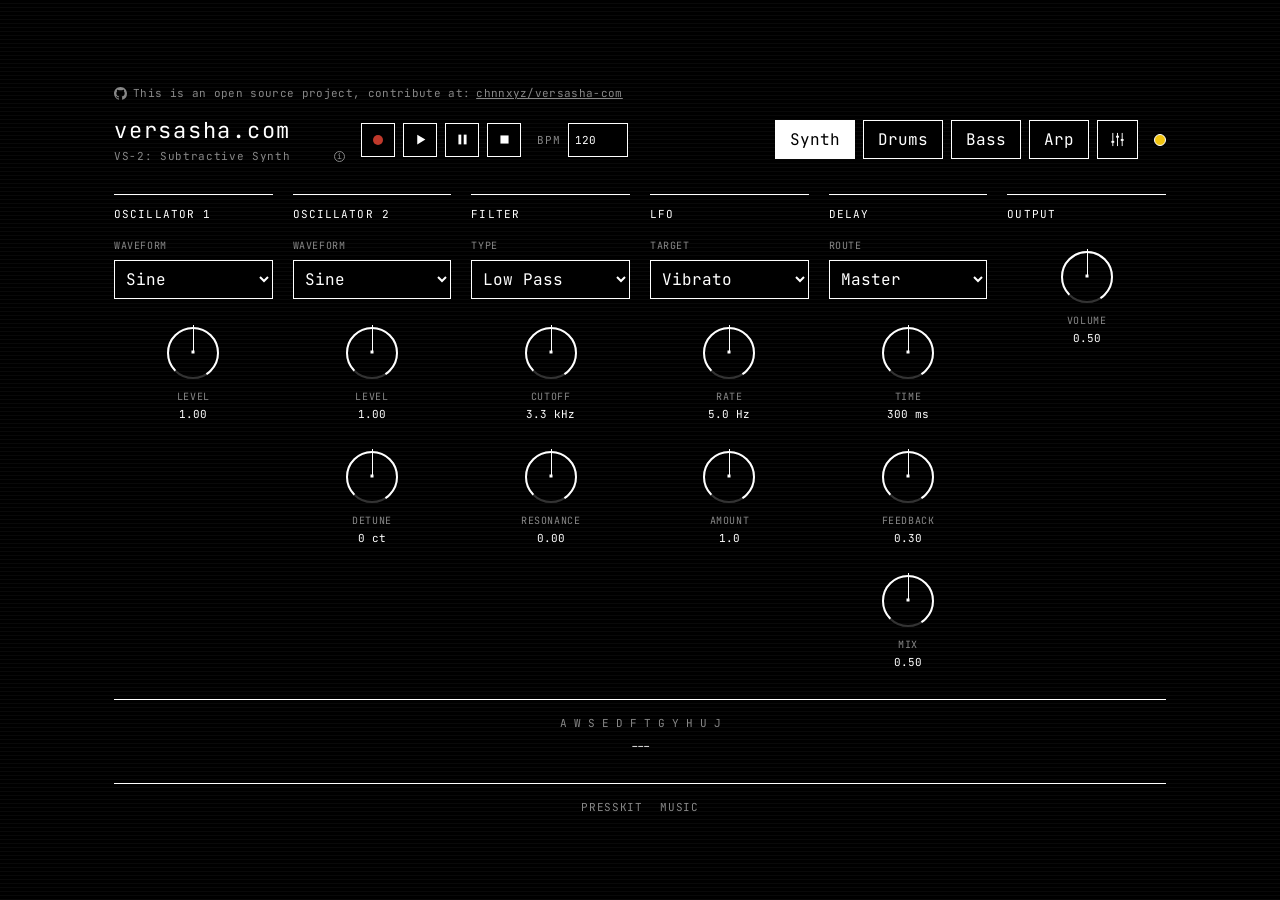
==== commit 8e3a0657: "ui rescale for desktop" ====
--- a/index.html
+++ b/index.html
@@ -63,6 +63,35 @@
             width: min(1100px, 100%);
         }
 
+        :root {
+            --ui-scale: 1;
+        }
+
+        /* one scale factor drives the whole desktop layout together --
+           the outer margin (body's padding, below) and literally every
+           control on the page (via zoom on main.page) -- so they shrink
+           and grow in the same ratio as vh changes instead of each
+           having its own separate relationship to the viewport and
+           drifting out of proportion with each other. 680px is about
+           the shortest a real desktop browser window gets before it's
+           arguably not "desktop" anymore; 950px is a normal laptop
+           viewport and lands at the page's natural 1:1 size; taller
+           viewports get modestly roomier (capped at 1.15x, so a huge
+           external display doesn't get comically oversized knobs). */
+        @media (min-width: 761px) {
+            :root {
+                --ui-scale: clamp(0.7, 0.7 + (100vh - 680px) / 900px, 1.15);
+            }
+
+            body {
+                padding: calc(24px * var(--ui-scale));
+            }
+
+            main.page {
+                zoom: var(--ui-scale);
+            }
+        }
+
         header {
             display: flex;
             flex-wrap: wrap;
@@ -138,11 +167,260 @@
             margin: 0;
         }
 
+        .view-subtitle-row {
+            display: flex;
+            align-items: center;
+            gap: 6px;
+        }
+
+        /* every instrument's subtitle is stacked in this same grid cell
+           (see .view-subtitle below) instead of swapped via textContent
+           -- grid sizes the cell to the widest of them regardless of
+           which one is currently visible, so this box's width (and
+           everything laid out after it in the header) stays constant
+           across instruments instead of shifting with the text length */
+        .view-subtitle-stack {
+            display: grid;
+        }
+
         .view-subtitle {
+            grid-area: 1 / 1;
+            visibility: hidden;
+
             color: #888;
 
             font-size: 11px;
             letter-spacing: 0.06em;
+        }
+
+        .view-subtitle.active {
+            visibility: visible;
+        }
+
+        /* sits right next to the view's subtitle, same line-height as
+           that 11px text so it never bumps the row taller */
+        .info-button {
+            display: inline-flex;
+            flex-shrink: 0;
+            align-items: center;
+            justify-content: center;
+
+            width: 11px;
+            height: 11px;
+
+            border: 1px solid #888;
+            border-radius: 50%;
+            padding: 0;
+
+            background: transparent;
+            color: #888;
+
+            font-size: 8px;
+            line-height: 1;
+            font-family: inherit;
+
+            cursor: pointer;
+        }
+
+        .info-button:hover {
+            border-color: #fff;
+            color: #fff;
+        }
+
+        .info-modal {
+            width: min(560px, 92vw);
+
+            padding: 0;
+            border: 1px solid #fff;
+
+            background: #000;
+            color: #fff;
+        }
+
+        .info-modal::backdrop {
+            background: rgba(0, 0, 0, 0.85);
+        }
+
+        .info-modal-content {
+            position: relative;
+
+            /* a safety net, not the goal -- each view's info body is
+               written to fit within this without scrolling on a normal
+               desktop viewport; scrolling only kicks in on unusually
+               short windows */
+            max-height: 80vh;
+            overflow-y: auto;
+
+            padding: 22px;
+        }
+
+        .info-modal-close {
+            position: absolute;
+            top: -10px;
+            right: -10px;
+
+            width: 26px;
+            height: 26px;
+
+            border: 1px solid #fff;
+            background: #000;
+
+            color: #fff;
+
+            font-size: 15px;
+            line-height: 1;
+
+            cursor: pointer;
+
+            transition:
+                background 0.15s ease,
+                color 0.15s ease;
+        }
+
+        .info-modal-close:hover {
+            background: #fff;
+            color: #000;
+        }
+
+        .info-modal-title {
+            margin: 0 0 14px;
+
+            font-size: 13px;
+            font-weight: 400;
+            letter-spacing: 0.08em;
+            text-transform: uppercase;
+        }
+
+        .info-modal-content h3 {
+            margin: 0 0 8px;
+
+            color: #888;
+
+            font-size: 10px;
+            font-weight: 400;
+            letter-spacing: 0.08em;
+            text-transform: uppercase;
+        }
+
+        .info-modal-content p {
+            margin: 0 0 14px;
+
+            color: #ccc;
+
+            font-size: 12px;
+            line-height: 1.5;
+        }
+
+        .info-knob-list {
+            columns: 2;
+            column-gap: 20px;
+
+            margin: 0 0 4px;
+        }
+
+        .info-knob {
+            break-inside: avoid;
+
+            margin-bottom: 10px;
+        }
+
+        .info-knob-name {
+            color: #fff;
+
+            font-size: 11px;
+            letter-spacing: 0.03em;
+        }
+
+        .info-knob-desc {
+            margin: 2px 0 0;
+
+            color: #888;
+
+            font-size: 11px;
+            line-height: 1.4;
+        }
+
+        /* a small, non-interactive replica of #mobile-keys -- always
+           visible (unlike the real on-screen keyboard, which is
+           coarse-pointer-only) and labeled with the computer key instead
+           of the note name, since the point here is showing the mapping */
+        .info-keys {
+            position: relative;
+
+            height: 60px;
+            margin-bottom: 14px;
+
+            border: 1px solid #fff;
+        }
+
+        .info-keys-white {
+            display: flex;
+
+            height: 100%;
+        }
+
+        .info-key {
+            display: flex;
+            flex-direction: column;
+            align-items: center;
+            justify-content: flex-end;
+            gap: 1px;
+        }
+
+        .info-key-white {
+            flex: 1 0 0;
+            padding-bottom: 5px;
+
+            background: #fff;
+            color: #000;
+
+            border-right: 1px solid #000;
+        }
+
+        .info-key-white:last-child {
+            border-right: 0;
+        }
+
+        .info-keys-black {
+            position: absolute;
+            top: 0;
+            left: 0;
+
+            width: 100%;
+            height: 58%;
+        }
+
+        .info-key-black {
+            position: absolute;
+            top: 0;
+
+            width: calc(100% / 7 * 0.6);
+            height: 100%;
+
+            left: calc((var(--pos) + 1) * (100% / 7));
+            transform: translateX(-50%);
+            padding-bottom: 4px;
+
+            background: #000;
+            color: #fff;
+            border: 1px solid #fff;
+        }
+
+        .info-key-letter {
+            font-size: 10px;
+            font-weight: 500;
+            line-height: 1;
+        }
+
+        .info-key-note {
+            font-size: 8px;
+            line-height: 1;
+
+            color: #888;
+        }
+
+        .info-key-black .info-key-note {
+            color: #aaa;
         }
 
         /* a small status dot instead of a text button -- any real gesture
@@ -274,8 +552,10 @@
            never resizes the page (and never moves the header above it) --
            each view's own content, which naturally varies in height, is
            centered within that shared canvas instead of pinned to the
-           top. 700px comfortably fits a normal desktop browser viewport
-           without the page itself ever needing to scroll. */
+           top. this is a plain fixed value on purpose: --ui-scale below
+           (via zoom on main.page) is what makes it -- and everything
+           else on the page -- actually adapt to the viewport, so this
+           number doesn't need its own separate vh-based logic. */
         @media (min-width: 761px) {
             /* :not([hidden]) matters here -- plain .view{display:flex}
                would override the [hidden] attribute's own display:none
@@ -1322,7 +1602,24 @@
         <header>
             <div class="brand">
                 <h1>versasha.com</h1>
-                <div id="view-subtitle" class="view-subtitle">VS-2: Subtractive Synth</div>
+                <div class="view-subtitle-row">
+                    <div class="view-subtitle-stack">
+                        <div class="view-subtitle active" data-view="synth">VS-2: Subtractive Synth</div>
+                        <div class="view-subtitle" data-view="drums">VS-909: Rhythm Composer</div>
+                        <div class="view-subtitle" data-view="bass">VS-303: Bassline Sequencer</div>
+                        <div class="view-subtitle" data-view="arp">VS-16: Step Arpeggiator</div>
+                        <div class="view-subtitle" data-view="mixer">VSM-900: Multi-Channel Mixer</div>
+                    </div>
+
+                    <button
+                        id="info-button"
+                        type="button"
+                        class="info-button"
+                        aria-label="How to use this instrument"
+                        aria-haspopup="dialog"
+                        title="How to use this instrument"
+                    >i</button>
+                </div>
             </div>
 
             <div class="transport-controls" role="group" aria-label="Transport">
@@ -2539,6 +2836,21 @@
         </nav>
     </main>
 
+    <dialog id="info-modal" class="info-modal" aria-labelledby="info-modal-title">
+        <div class="info-modal-content">
+            <button
+                id="info-modal-close"
+                type="button"
+                class="info-modal-close"
+                aria-label="Close"
+            >&times;</button>
+
+            <h2 id="info-modal-title" class="info-modal-title"></h2>
+
+            <div id="info-modal-body"></div>
+        </div>
+    </dialog>
+
     <script type="module">
         const audio =
             new AudioContext();
@@ -4356,15 +4668,7 @@
         );
         const engineTabs = document.querySelectorAll(".engine-tab");
 
-        const VIEW_SUBTITLES = {
-            synth: "VS-2: Subtractive Synth",
-            drums: "VS-909: Rhythm Composer",
-            bass: "VS-303: Bassline Sequencer",
-            arp: "VS-16: Step Arpeggiator",
-            mixer: "VSM-900: Multi-Channel Mixer"
-        };
-
-        const viewSubtitleEl = document.getElementById("view-subtitle");
+        const viewSubtitleEls = document.querySelectorAll(".view-subtitle");
 
         engineTabs.forEach(tab => {
             tab.addEventListener("click", () => {
@@ -4379,8 +4683,192 @@
                     other.setAttribute("aria-selected", other === tab ? "true" : "false");
                 });
 
-                viewSubtitleEl.textContent = VIEW_SUBTITLES[view];
+                viewSubtitleEls.forEach(subtitle => {
+                    subtitle.classList.toggle("active", subtitle.dataset.view === view);
+                });
+                currentView = view;
             });
+        });
+
+        // --- Info modal --------------------------------------------------
+        //
+        // One button, next to whichever view-subtitle is currently shown;
+        // its content swaps to match currentView instead of each view
+        // getting its own button.
+
+        let currentView = "synth";
+
+        function infoKnob(name, description) {
+            return `
+                <div class="info-knob">
+                    <div class="info-knob-name">${name}</div>
+                    <div class="info-knob-desc">${description}</div>
+                </div>
+            `;
+        }
+
+        function infoKnobList(entries) {
+            return `<div class="info-knob-list">${entries.map(entry => infoKnob(...entry)).join("")}</div>`;
+        }
+
+        const KNOB_USAGE_NOTE = "Click a knob and drag up/down to adjust it. Hold Shift while dragging (or while scrolling on it) for finer control, scroll to nudge it by one step, and double-click it to reset to its default.";
+
+        // labeled with the computer key (not the note name) -- this is
+        // showing the mapping itself, not standing in for the real
+        // on-screen keyboard
+        const INFO_KEYS_DIAGRAM = `
+            <div class="info-keys" aria-hidden="true">
+                <div class="info-keys-white">
+                    <div class="info-key info-key-white"><span class="info-key-letter">A</span><span class="info-key-note">C</span></div>
+                    <div class="info-key info-key-white"><span class="info-key-letter">S</span><span class="info-key-note">D</span></div>
+                    <div class="info-key info-key-white"><span class="info-key-letter">D</span><span class="info-key-note">E</span></div>
+                    <div class="info-key info-key-white"><span class="info-key-letter">F</span><span class="info-key-note">F</span></div>
+                    <div class="info-key info-key-white"><span class="info-key-letter">G</span><span class="info-key-note">G</span></div>
+                    <div class="info-key info-key-white"><span class="info-key-letter">H</span><span class="info-key-note">A</span></div>
+                    <div class="info-key info-key-white"><span class="info-key-letter">J</span><span class="info-key-note">B</span></div>
+                </div>
+                <div class="info-keys-black">
+                    <div class="info-key info-key-black" style="--pos:0"><span class="info-key-letter">W</span></div>
+                    <div class="info-key info-key-black" style="--pos:1"><span class="info-key-letter">E</span></div>
+                    <div class="info-key info-key-black" style="--pos:3"><span class="info-key-letter">T</span></div>
+                    <div class="info-key info-key-black" style="--pos:4"><span class="info-key-letter">Y</span></div>
+                    <div class="info-key info-key-black" style="--pos:5"><span class="info-key-letter">U</span></div>
+                </div>
+            </div>
+        `;
+
+        const VIEW_INFO = {
+            synth: {
+                title: "VS-2: Subtractive Synth",
+                body: `
+                    <h3>Playing notes</h3>
+                    ${INFO_KEYS_DIAGRAM}
+                    <p>The bottom row of letters plays the white keys, the row above plays the black keys (sharps). Hold multiple keys at once for chords -- each held key keeps sounding until you let go of it.</p>
+
+                    <h3>Knobs</h3>
+                    <p>${KNOB_USAGE_NOTE}</p>
+                    ${infoKnobList([
+                        ["Osc 1/2 – Level", "Volume of that oscillator's signal in the mix."],
+                        ["Osc 2 – Detune", "Pitch offset in cents against Osc 1, for thickening/unison."],
+                        ["Filter – Cutoff", "Frequency where the selected filter type starts shaping the sound."],
+                        ["Filter – Resonance", "Emphasis right around the cutoff frequency."],
+                        ["LFO – Rate", "Speed of the LFO's cycle, in Hz."],
+                        ["LFO – Amount", "How strongly the LFO affects its selected target."],
+                        ["Delay – Time", "Gap between the dry signal and its first echo."],
+                        ["Delay – Feedback", "How much of each echo feeds back into the next one."],
+                        ["Delay – Mix", "Balance between dry and delayed signal."],
+                        ["Output – Volume", "Overall level of the synth engine."]
+                    ])}
+                `
+            },
+
+            drums: {
+                title: "VS-909: Rhythm Composer",
+                body: `
+                    <h3>Sequencing</h3>
+                    <p>Click a step cell to toggle it on/off for that track -- the pattern loops with the transport. Click a track's own name to trigger/preview it directly. M mutes a track; S solos it, so only soloed tracks are heard.</p>
+
+                    <h3>Knobs</h3>
+                    <p>${KNOB_USAGE_NOTE} Which of these a track has depends on the sound -- every track gets Lvl, most pitched drums add Tune.</p>
+                    ${infoKnobList([
+                        ["Lvl", "That track's own volume."],
+                        ["Tune", "Pitch of the sample, in semitones."],
+                        ["Atk", "How quickly the hit fades in (kick only)."],
+                        ["Dcy", "How quickly the hit fades out."],
+                        ["Snap", "Blend between the snare's tone and its noise/snap layer."],
+                        ["Master", "Overall level of the whole drum kit."]
+                    ])}
+                `
+            },
+
+            bass: {
+                title: "VS-303: Bassline Sequencer",
+                body: `
+                    <h3>Step sequencer</h3>
+                    <p>Each step is a note: click its cell to toggle the step on/off and use the dropdown to change its pitch. A = Accent (louder, brighter). S = Slide (glides into the next note instead of retriggering) -- classic 303 behavior.</p>
+
+                    <h3>Knobs</h3>
+                    <p>${KNOB_USAGE_NOTE}</p>
+                    ${infoKnobList([
+                        ["Tuning", "Coarse pitch offset for the whole voice, in semitones."],
+                        ["Cutoff", "Frequency where the filter starts shaping the sound."],
+                        ["Resonance", "Emphasis right around the cutoff -- classic acid squelch at high settings."],
+                        ["Env Mod", "How much the envelope sweeps the filter cutoff on each note."],
+                        ["Decay", "How long that filter sweep takes to fall back."],
+                        ["Accent", "How much louder/brighter an accented step hits."],
+                        ["Glide Time", "How long a slide takes to glide between two notes."],
+                        ["Master", "Overall level of the bass engine."]
+                    ])}
+                `
+            },
+
+            arp: {
+                title: "VS-16: Step Arpeggiator",
+                body: `
+                    <h3>Chord editor</h3>
+                    <p>Click cells in the piano roll to build a chord for that step (4 steps total). Once the transport is running, the arpeggiator automatically plays through each step's chord for you -- no keys to hold.</p>
+
+                    <h3>Knobs &amp; controls</h3>
+                    <p>${KNOB_USAGE_NOTE}</p>
+                    ${infoKnobList([
+                        ["Mode", "Direction notes are played in: Up, Down, Up/Down, or Random."],
+                        ["Note Rate", "Speed individual notes are struck at, within a chord."],
+                        ["Chord Rate", "Speed the pattern advances between its 4 chord steps."],
+                        ["Octaves", "Range of the chord editor / how many octaves the pattern spans."],
+                        ["Waveform", "Oscillator shape for the arpeggiator's own voice."],
+                        ["Master", "Overall level of the arp engine."]
+                    ])}
+                `
+            },
+
+            mixer: {
+                title: "VSM-900: Multi-Channel Mixer",
+                body: `
+                    <h3>Channel strips</h3>
+                    <p>Every channel (Synth/Drums/Bass/Arp) gets 3-band EQ, a VU meter, Pan, and a volume fader with its own M(ute)/S(olo) buttons. Master gets a stereo VU meter instead of a per-channel one.</p>
+
+                    <h3>Knobs</h3>
+                    <p>${KNOB_USAGE_NOTE}</p>
+                    ${infoKnobList([
+                        ["Hi / Mid / Low", "Boost or cut that EQ band for the channel."],
+                        ["Pan", "Position in the stereo field, left to right."],
+                        ["Fader", "That channel's own volume, separate from the instrument's own Output knob."],
+                        ["Master", "Overall output level after every channel is summed."]
+                    ])}
+
+                    <h3>Beat FX</h3>
+                    <p>Pick an Effect (Delay/Reverb/Flanger), the Channel it applies to, and a Rate synced to the transport. Dry/Wet blends it in, and the button below switches the effect on or off.</p>
+                `
+            }
+        };
+
+        const infoButton = document.getElementById("info-button");
+        const infoModal = document.getElementById("info-modal");
+        const infoModalTitle = document.getElementById("info-modal-title");
+        const infoModalBody = document.getElementById("info-modal-body");
+        const infoModalClose = document.getElementById("info-modal-close");
+
+        infoButton.addEventListener("click", () => {
+            const info = VIEW_INFO[currentView];
+
+            infoModalTitle.textContent = info.title;
+            infoModalBody.innerHTML = info.body;
+
+            infoModal.showModal();
+        });
+
+        infoModalClose.addEventListener("click", () => {
+            infoModal.close();
+        });
+
+        // clicking the ::backdrop lands directly on the <dialog> element
+        // itself (it has no layout box of its own to absorb the click) --
+        // clicking inside .info-modal-content does not, so this only
+        // closes on genuine outside clicks
+        infoModal.addEventListener("click", event => {
+            if (event.target === infoModal) {
+                infoModal.close();
+            }
         });
 
         // --- Recording -------------------------------------------------
--- a/css/styles.css
+++ b/css/styles.css
@@ -10,7 +10,7 @@
 body {
     min-height: 100vh;
     margin: 0;
-    padding: 24px;
+    padding: clamp(16px, 3vh, 40px) clamp(16px, 3vw, 40px);
 
     display: grid;
     place-items: center;
